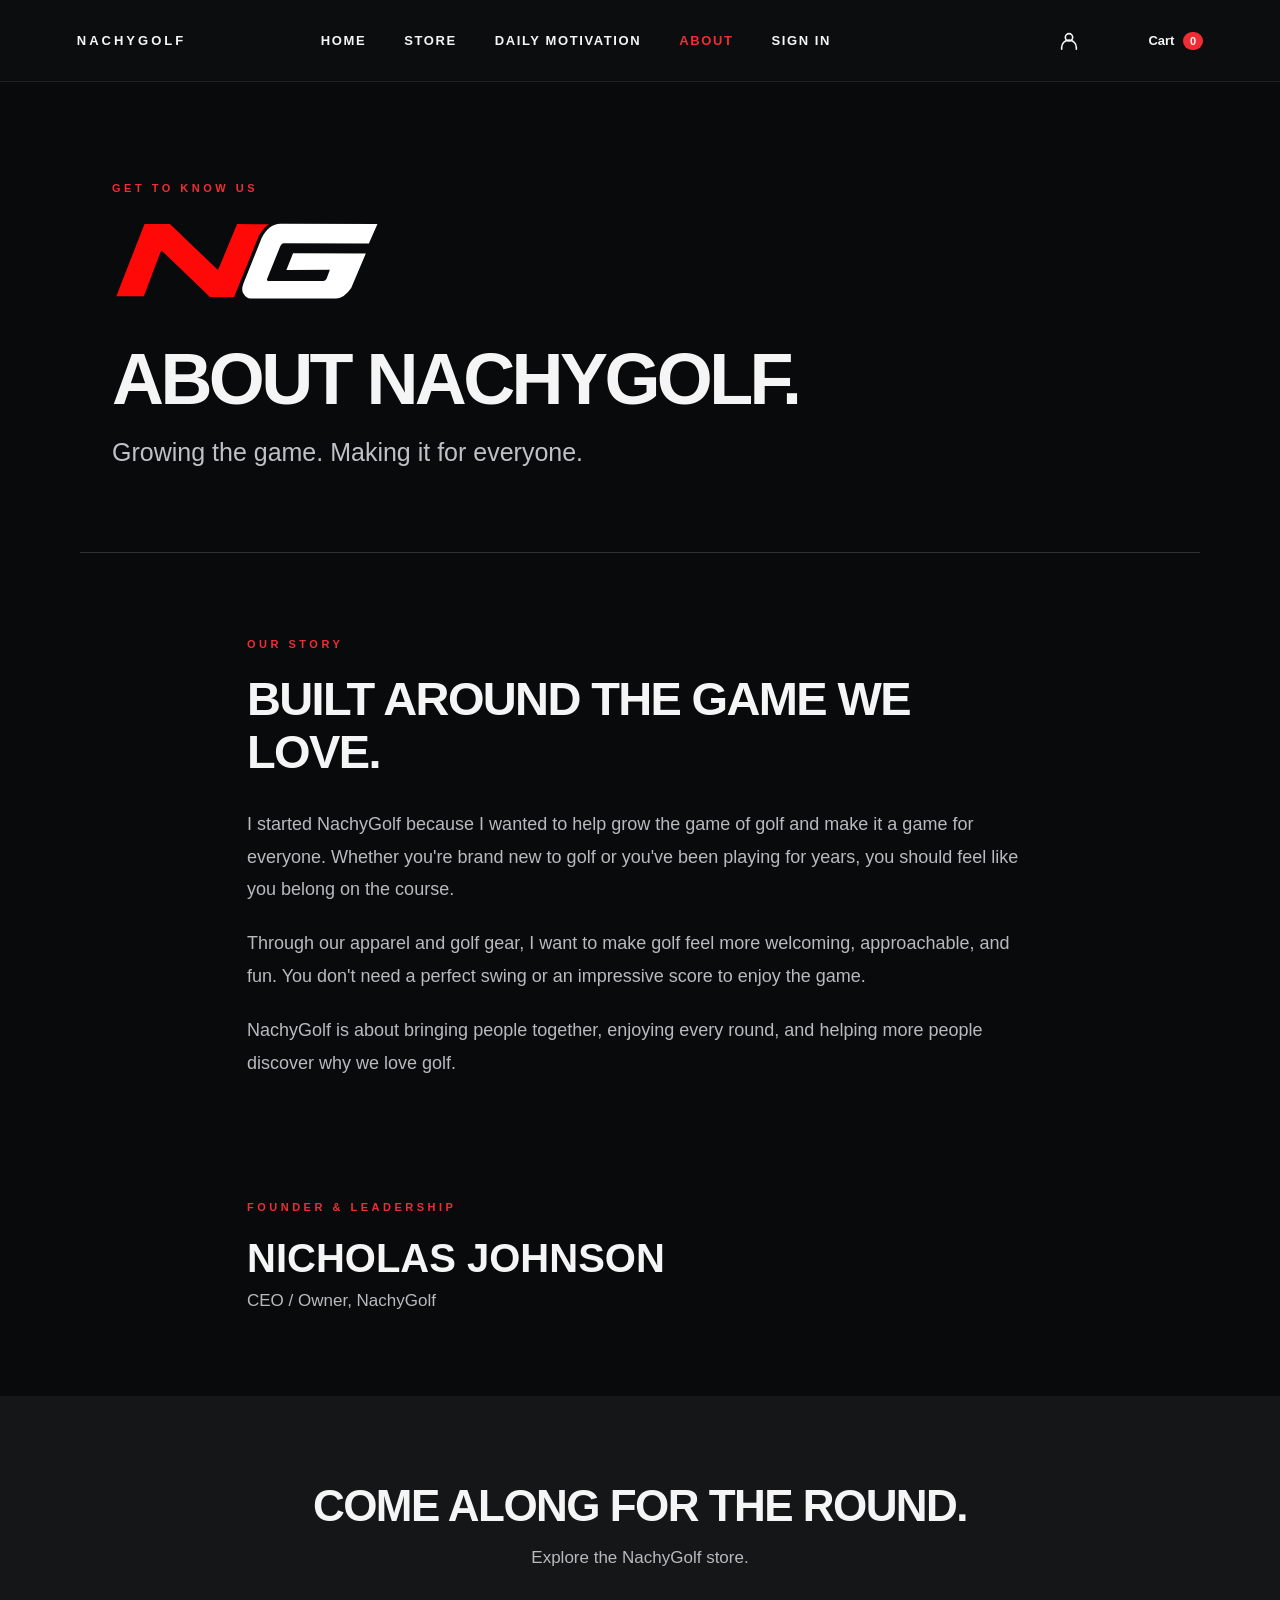
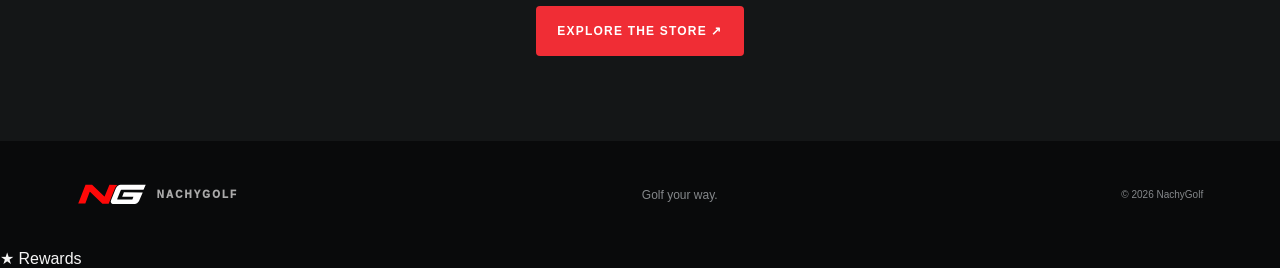
==== about.html @ 76338f47 "Move Rewards from navigation to floating bottom-right button" ====
<!doctype html>
<html lang="en"><head><meta charset="utf-8"><meta name="viewport" content="width=device-width,initial-scale=1"><title>About Us — NachyGolf</title><meta name="description" content="Get to know NachyGolf — golf content, apparel and a love for the game."><link rel="stylesheet" href="home.css?v=20261011-about"></head>
<body><header class="topbar"><a class="brand" href="index.html" aria-label="NachyGolf home"><span class="brand-name">NACHYGOLF</span></a><button class="menu-toggle" aria-label="Toggle menu" aria-expanded="false">☰</button><nav id="main-nav" aria-label="Main navigation"><a href="index.html">Home</a><a href="shop.html">Store</a><a href="verse.html">Daily Motivation</a><a class="active" href="about.html">About</a><a href="signin.html">Sign In</a></nav><a class="account-icon" href="account.html" aria-label="My Account" title="My Account"><svg aria-hidden="true" width="22" height="22" viewBox="0 0 24 24" fill="none" stroke="currentColor" stroke-width="1.8" stroke-linecap="round" stroke-linejoin="round"><circle cx="12" cy="8" r="4"/><path d="M4 21v-2a8 8 0 0 1 16 0v2"/></svg></a><a class="cart" href="cart.html" aria-label="View cart">Cart <span data-cart-count>0</span></a></header>
<main class="about-page"><section class="about-hero"><p class="eyebrow">GET TO KNOW US</p><img class="about-page-logo" src="assets/ng-logo.svg" alt="NachyGolf NG logo"><h1>ABOUT NACHYGOLF.</h1><p class="about-intro">Growing the game. Making it for everyone.</p></section>
<section class="about-story"><p class="eyebrow">OUR STORY</p><h2>BUILT AROUND THE GAME WE LOVE.</h2><p>I started NachyGolf because I wanted to help grow the game of golf and make it a game for everyone. Whether you're brand new to golf or you've been playing for years, you should feel like you belong on the course.</p><p>Through our apparel and golf gear, I want to make golf feel more welcoming, approachable, and fun. You don't need a perfect swing or an impressive score to enjoy the game.</p><p>NachyGolf is about bringing people together, enjoying every round, and helping more people discover why we love golf.</p></section>
<section class="about-owner" style="max-width:850px;margin:0 auto;padding:0 32px 85px"><p class="eyebrow">FOUNDER &amp; LEADERSHIP</p><h2 style="font-size:clamp(26px,4vw,40px);margin:0 0 10px">NICHOLAS JOHNSON</h2><p style="color:#b8babd;font-size:17px;margin:0">CEO / Owner, NachyGolf</p></section><section class="about-next"><h2>COME ALONG FOR THE ROUND.</h2><p>Explore the NachyGolf store.</p><div class="actions"><a class="btn primary" href="shop.html">EXPLORE THE STORE ↗</a></div></section></main>
<footer><a class="footer-brand" href="index.html"><img class="footer-logo" src="assets/ng-logo.svg" alt="NG"><small>NACHYGOLF</small></a><p>Golf your way.</p><small>© 2026 NachyGolf</small></footer><script src="store.js"></script><script>const t=document.querySelector('.menu-toggle'),n=document.querySelector('#main-nav');t.addEventListener('click',()=>{const open=n.classList.toggle('open');t.setAttribute('aria-expanded',String(open));t.textContent=open?'×':'☰'});n.querySelectorAll('a').forEach(a=>a.addEventListener('click',()=>{n.classList.remove('open');t.setAttribute('aria-expanded','false');t.textContent='☰'}));</script><a class="floating-rewards" href="rewards.html" aria-label="NachyGolf Rewards"><span aria-hidden="true">★</span> Rewards</a></body></html>
---- home.css ----
:root{--bg:#090a0b;--panel:#121416;--red:#f02d35;--white:#f5f5f5;--muted:#a5a8ac}*{box-sizing:border-box}html{scroll-behavior:smooth}body{margin:0;background:var(--bg);color:var(--white);font-family:Arial,Helvetica,sans-serif}a{color:inherit;text-decoration:none}button{font:inherit}img{display:block;max-width:100%}.topbar{height:82px;display:flex;align-items:center;gap:48px;padding:0 clamp(22px,6vw,96px);border-bottom:1px solid #222;position:relative;background:#0c0d0e}.brand{display:flex;align-items:center;gap:16px;white-space:nowrap}.monogram{display:flex;align-items:center;font-weight:950;font-style:italic;font-size:38px;letter-spacing:-7px;line-height:1;padding-right:8px}.monogram span,.hero-mark span,.footer-brand>span{color:var(--red)}.monogram b,.hero-mark b{color:#fff}.brand-name{font-size:13px;letter-spacing:3px;font-weight:800}.topbar nav{display:flex;gap:38px;margin:auto;font-size:13px;text-transform:uppercase;font-weight:700;letter-spacing:1.6px}.topbar nav a:hover,.topbar nav .active{color:var(--red)}.cart{font-size:13px;white-space:nowrap;font-weight:700}.cart span{display:inline-block;margin-left:5px;background:var(--red);border-radius:20px;padding:3px 7px;font-size:11px}.menu-toggle{display:none;background:none;border:0;color:#fff;font-size:28px;cursor:pointer}.hero{min-height:580px;display:flex;align-items:center;position:relative;overflow:hidden;background:radial-gradient(ellipse at 84% 50%,#272c2b 0%,#141718 30%,#090a0b 69%)}.hero:after{content:"";position:absolute;right:-8%;top:-30%;height:140%;width:42%;transform:skewX(-23deg);border-left:1px solid #2a3030;background:linear-gradient(100deg,transparent,rgba(255,255,255,.025));pointer-events:none}.hero-inner{position:relative;z-index:1;width:min(100%,1200px);margin:auto;padding:70px clamp(22px,6vw,72px)}.eyebrow{font-size:11px;font-weight:800;letter-spacing:3.5px;color:var(--red);margin:0 0 23px}.hero-mark{font-size:clamp(96px,14vw,175px);font-style:italic;font-weight:950;line-height:.9;letter-spacing:-.16em;padding-right:.16em;margin-bottom:36px}.hero h1{font-size:clamp(36px,6vw,72px);letter-spacing:-.055em;line-height:1;margin:0 0 18px}.lead{color:#c2c5c6;font-size:clamp(16px,2vw,21px);margin:0}.actions{display:flex;flex-wrap:wrap;gap:14px;margin-top:38px}.btn{min-width:200px;display:inline-flex;align-items:center;justify-content:space-between;gap:22px;padding:18px 21px;border-radius:4px;font-size:12px;letter-spacing:1.2px;font-weight:900}.primary{background:var(--red);color:white}.outline{border:1px solid #6b6d70;color:#fff}.btn:hover{filter:brightness(1.15)}.hero-line{position:absolute;bottom:0;left:0;width:100%;height:3px;background:linear-gradient(90deg,var(--red),transparent 55%)}.featured{max-width:1250px;margin:auto;padding:80px 32px 90px}.section-heading{display:flex;align-items:end;justify-content:space-between;gap:20px;margin-bottom:25px}.section-heading .eyebrow{margin-bottom:12px}.section-heading h2{font-size:clamp(26px,4vw,40px);letter-spacing:-1.5px;margin:0}.section-heading>a{font-size:12px;font-weight:800;letter-spacing:1.2px;color:#fff;white-space:nowrap}.products{display:grid;grid-template-columns:repeat(3,minmax(0,1fr));gap:22px}.product{display:block;min-width:0}.product-image{height:285px;background:#181a1c;border:1px solid #292b2e;overflow:hidden;border-radius:5px}.product-image img{width:100%;height:100%;object-fit:contain;transition:transform .2s}.product:hover img{transform:scale(1.035)}.product-meta{display:flex;justify-content:space-between;gap:10px;align-items:start;padding-top:17px}.product h3{font-size:15px;margin:0}.product-meta span{font-size:13px;color:#bbb;white-space:nowrap}.about{border-top:1px solid #242627;background:#111314;padding:75px max(32px,calc((100vw - 1186px)/2));display:flex;justify-content:space-between;align-items:center;gap:35px}.about .eyebrow{margin-bottom:15px}.about h2{font-size:clamp(28px,4vw,44px);margin:0 0 12px;letter-spacing:-1px}.about p:not(.eyebrow){color:#b6b8bb;line-height:1.65;max-width:560px;margin:0}.about>a{font-size:12px;font-weight:800;letter-spacing:1px;white-space:nowrap;border-bottom:1px solid var(--red);padding-bottom:10px}footer{padding:35px 6%;display:flex;align-items:center;justify-content:space-between;gap:20px;color:#85888b;font-size:12px}.footer-brand{font-weight:950;font-style:italic;font-size:25px;color:#fff}.footer-brand small{font-size:10px;font-style:normal;letter-spacing:2px;margin-left:15px;color:#aaa}
@media(max-width:800px){.topbar{height:70px;gap:20px}.brand-name{display:none}.topbar nav{gap:20px}.products{gap:12px}.product-image{height:230px}.product-meta{display:block}.product-meta span{display:block;margin-top:6px}.about{padding:55px 32px}}
@media(max-width:600px){.topbar{height:66px;padding:0 20px;gap:20px}.monogram{font-size:33px}.menu-toggle{display:block;margin-left:auto}.topbar nav{display:none;position:absolute;top:66px;left:0;right:0;background:#111314;z-index:20;padding:15px 22px 22px;border-bottom:1px solid #333;flex-direction:column;gap:0}.topbar nav.open{display:flex}.topbar nav a{padding:14px 0;border-bottom:1px solid #25282a}.cart{font-size:12px}.hero{min-height:480px}.hero-inner{padding:65px 25px}.hero-mark{font-size:110px;margin-bottom:35px}.hero h1{font-size:43px}.actions{flex-direction:column;max-width:320px}.btn{width:100%}.featured{padding:55px 20px 65px}.products{grid-template-columns:repeat(2,minmax(0,1fr));gap:18px 12px}.product-image{height:190px}.product h3{font-size:13px}.product-meta span{font-size:12px}.products .product:last-child{display:none}.about{display:block;padding:55px 22px}.about>a{display:inline-block;margin-top:28px}footer{padding:30px 20px;flex-wrap:wrap}.footer-brand small{display:none}}
\n/* Official NachyGolf vector logo */\n.ng-logo{display:block;width:88px;height:40px;object-fit:contain}.hero-logo{display:block;width:min(430px,75vw);height:auto;aspect-ratio:1254/415;object-fit:contain;object-position:left center;margin:0 0 38px}.footer-logo{display:inline-block;width:70px;height:28px;vertical-align:middle;object-fit:contain}.footer-brand{display:inline-flex;align-items:center;gap:10px}.footer-brand small{margin-left:0}@media(max-width:600px){.ng-logo{width:75px;height:34px}.hero-logo{width:min(330px,80vw)}}\n
/* About Us page */
.about-page{background:#090a0b}.about-hero{max-width:1120px;margin:auto;padding:100px 32px 85px;border-bottom:1px solid #303234}.about-page-logo{width:min(270px,65vw);height:auto;margin:0 0 36px}.about-hero h1{font-size:clamp(38px,6vw,72px);letter-spacing:-.05em;line-height:1.05;margin:0 0 20px}.about-intro{font-size:clamp(19px,2.5vw,25px);color:#bfc2c5;margin:0}.about-story{max-width:850px;padding:85px 32px 100px;margin:auto}.about-story h2{font-size:clamp(30px,4vw,47px);line-height:1.12;letter-spacing:-.035em;margin:0 0 30px}.about-story p:not(.eyebrow){font-size:18px;line-height:1.8;color:#b8babd;margin:0 0 22px}.about-next{padding:85px 32px;background:#141617;text-align:center}.about-next h2{font-size:clamp(28px,4vw,44px);letter-spacing:-.035em;margin:0 0 14px}.about-next>p{color:#b8babd;font-size:17px}.about-next .actions{justify-content:center}@media(max-width:600px){.about-hero{padding:70px 24px 60px}.about-story{padding:60px 24px 70px}.about-story p:not(.eyebrow){font-size:16px}.about-next{padding:65px 24px}}

/* Daily Bible Verse */
.verse-page{min-height:65vh;display:flex;align-items:center;justify-content:center;padding:80px 24px 105px}.verse-wrap{max-width:820px;width:100%;text-align:center}.verse-wrap h1{font-size:clamp(38px,6vw,65px);letter-spacing:-.045em;margin:16px 0}.verse-subtitle{color:#aeb1b4;font-size:18px;margin:0 0 45px}.verse-panel{background:#151719;border:1px solid #2c2d30;border-radius:8px;padding:clamp(30px,6vw,65px) 28px}.verse-date{font-size:13px;letter-spacing:1.2px;color:#aeb1b4;text-transform:uppercase}.verse-text{font-size:clamp(23px,3.3vw,35px);line-height:1.5;font-weight:600;margin:30px auto;max-width:660px}.verse-reference{font-size:17px;font-weight:700;color:#f02d35}.verse-translation,.verse-footnote{font-size:13px;color:#aeb1b4}.verse-copy{background:#f02d35;color:white;border:0;padding:15px 25px;margin:26px auto 12px;cursor:pointer;font-weight:700;border-radius:3px}.verse-copy:hover{background:#ce1f29}

/* Members and rewards pages */
.members-page{max-width:930px;margin:0 auto;min-height:70vh;padding:85px 28px 110px}.members-page h1{font-size:clamp(45px,7vw,80px);letter-spacing:-.05em;margin:16px 0 18px}.members-lead{font-size:clamp(18px,2.5vw,23px);color:#b9bdc1;line-height:1.55;max-width:700px}.members-panel{background:#141618;border:1px solid #303235;padding:clamp(25px,5vw,50px);margin:55px 0 30px;border-radius:5px}.members-panel h2{font-size:clamp(24px,4vw,36px);margin:12px 0 20px}.members-panel p{color:#c2c4c6;line-height:1.75;font-size:17px}.members-panel .members-note{font-size:14px;color:#9ca1a6;border-top:1px solid #353739;padding-top:20px;margin-top:24px}.members-button{display:inline-block;padding:16px 24px;background:#f02d35;color:#fff;font-weight:700;border-radius:3px}

/* NachyGolf member sign-in */
.auth-layout{max-width:1120px;min-height:72vh;margin:auto;display:grid;grid-template-columns:1fr 430px;gap:70px;align-items:center;padding:80px 30px 110px}.auth-intro h1{font-size:clamp(45px,6vw,76px);line-height:1.05;letter-spacing:-.05em;margin:18px 0 25px}.auth-intro>p:last-child{color:#b7bbbe;font-size:19px;line-height:1.7;max-width:450px}.auth-card{background:#141618;border:1px solid #303235;border-radius:7px;padding:36px}.auth-card h2{font-size:30px;letter-spacing:-.035em;margin:0 0 8px}.auth-card>p{color:#adb1b5}.auth-tabs{display:flex;gap:10px;border-bottom:1px solid #35383b;margin:25px 0}.auth-tabs button{flex:1;border:0;background:transparent;color:#aeb2b6;padding:12px 8px;cursor:pointer}.auth-tabs .selected{color:#fff;border-bottom:2px solid #f02d35;font-weight:700}.auth-card label{display:block;font-size:13px;font-weight:700;margin:17px 0 9px}.auth-card input{display:block;width:100%;background:#0c0d0e;border:1px solid #414347;color:#fff;padding:14px;border-radius:4px;font:inherit}.auth-primary,.auth-google{width:100%;padding:14px;border-radius:4px;cursor:pointer;font-weight:700;margin-top:20px}.auth-primary{background:#f02d35;border:1px solid #f02d35;color:#fff}.auth-google{background:transparent;color:#fff;border:1px solid #555}.auth-text-button{background:none;color:#b8bdc1;border:0;margin-top:20px;cursor:pointer}.auth-status{color:#d6d8db;font-size:14px;line-height:1.5}.auth-fineprint{font-size:12px;line-height:1.6;color:#9b9fa3}.auth-card button:disabled{opacity:.45;cursor:not-allowed}#member-email{color:#fff}@media(max-width:800px){.auth-layout{grid-template-columns:1fr;gap:30px;padding:60px 20px}.auth-card{padding:25px}}

/* Separate registration page */
.auth-tab-link{display:block;flex:1;text-align:center;padding:12px 8px;color:#aeb2b6;text-decoration:none}.auth-card .optional{font-weight:400;color:#aab0b5}.address-heading{font-weight:700;margin-top:28px;border-top:1px solid #383a3d;padding-top:22px}.register-layout{align-items:start}.register-layout .auth-intro{padding-top:45px}.auth-card .auth-fineprint a{color:#fff;text-decoration:underline}.auth-card input:focus{outline:2px solid #f02d35;outline-offset:1px}

/* My Account */
.account-page{max-width:1120px;margin:auto;min-height:70vh;padding:75px 28px 110px}.account-page h1{font-size:clamp(46px,7vw,78px);letter-spacing:-.05em;margin:16px 0 28px}.account-grid{display:grid;grid-template-columns:minmax(0,1.25fr) minmax(270px,.75fr);gap:28px;align-items:start}.account-grid .auth-card h3{margin-top:34px;font-size:19px}.account-grid .auth-card p{line-height:1.65;color:#b9bec3}.account-grid .auth-card a:not(.members-button){color:#fff}.account-page #account-status{min-height:24px;color:#d2d5d8;margin-bottom:24px}.account-page #account-guest{max-width:480px}.account-page input[readonly]{opacity:.65}@media(max-width:780px){.account-grid{grid-template-columns:1fr}.account-page{padding:55px 20px}}

/* Member icon beside cart */
.account-icon{display:inline-flex;align-items:center;justify-content:center;flex:0 0 auto;color:inherit;text-decoration:none;margin-left:auto;margin-right:14px;width:34px;height:36px}.account-icon:hover,.account-icon:focus-visible{color:#f02d35}.account-icon svg{display:block}.topbar>.account-icon+.cart{margin-left:0}@media(max-width:650px){.account-icon{margin-right:8px;width:30px}}
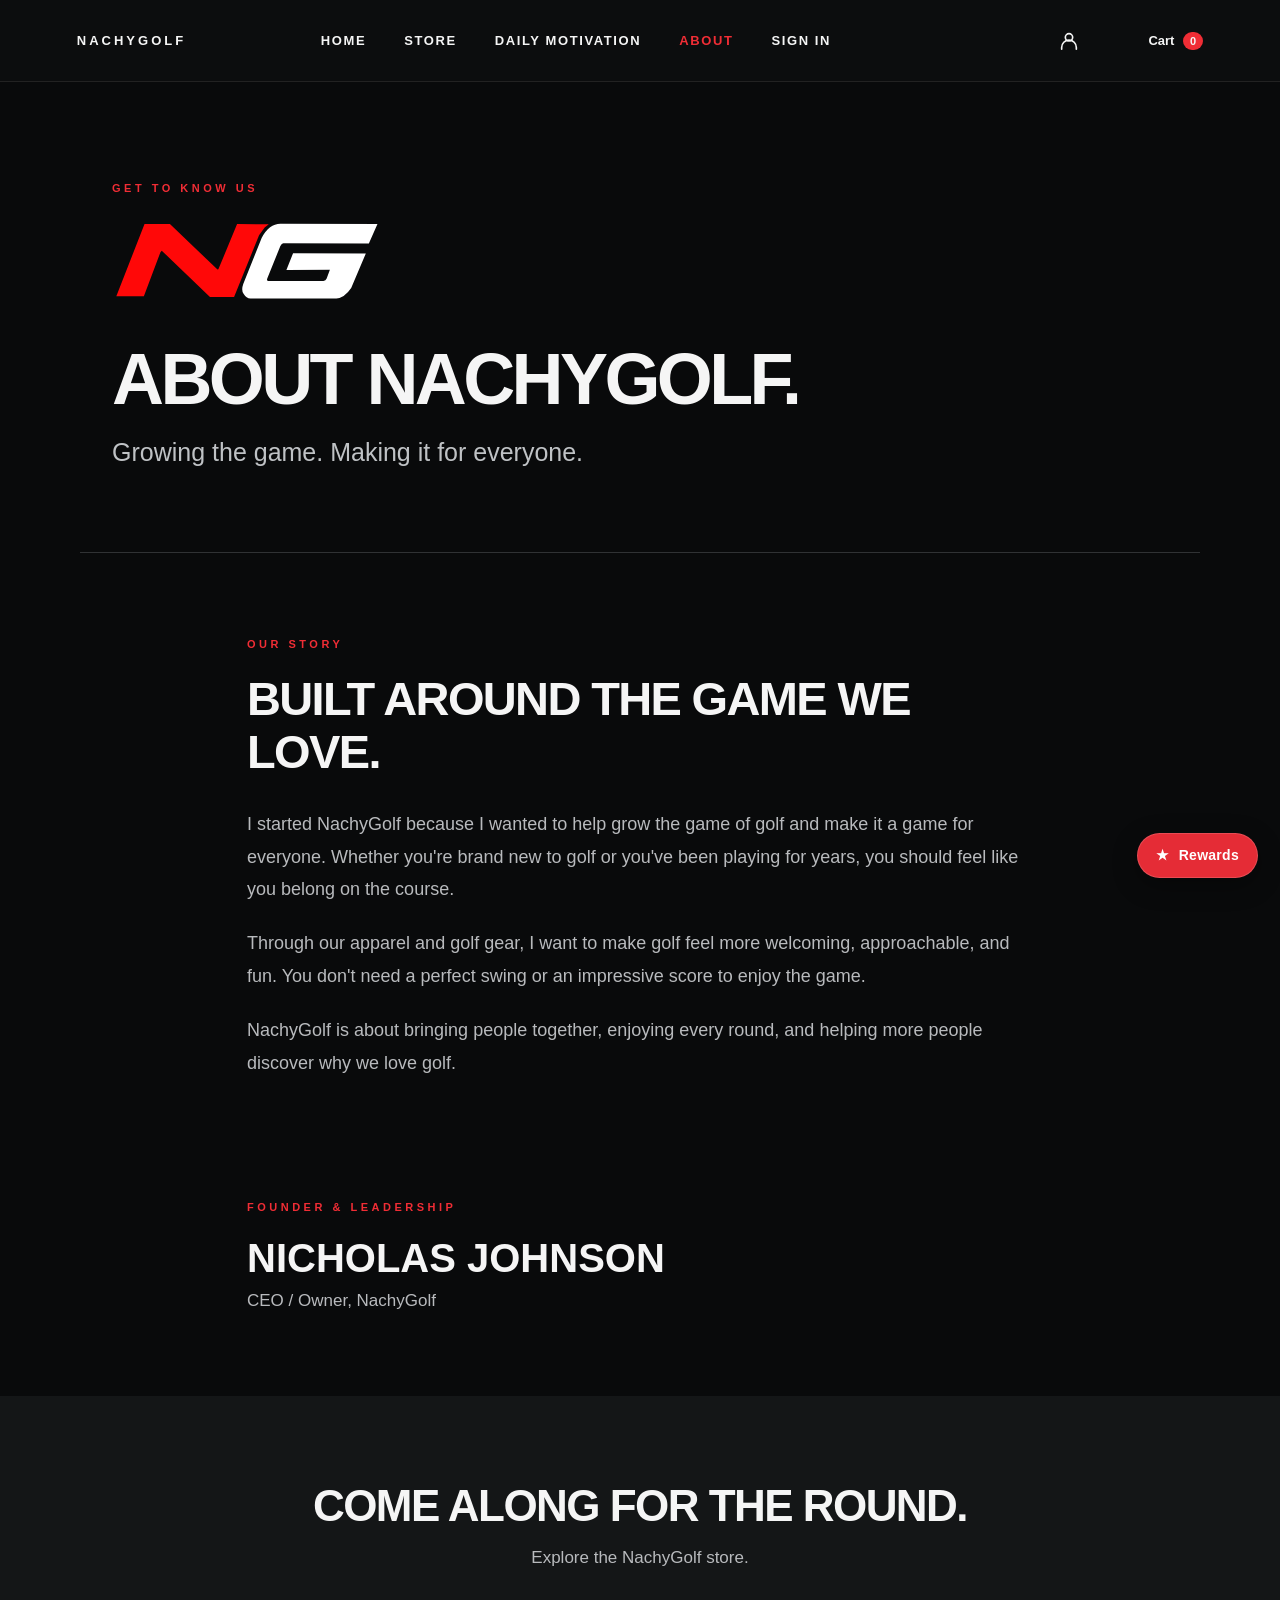
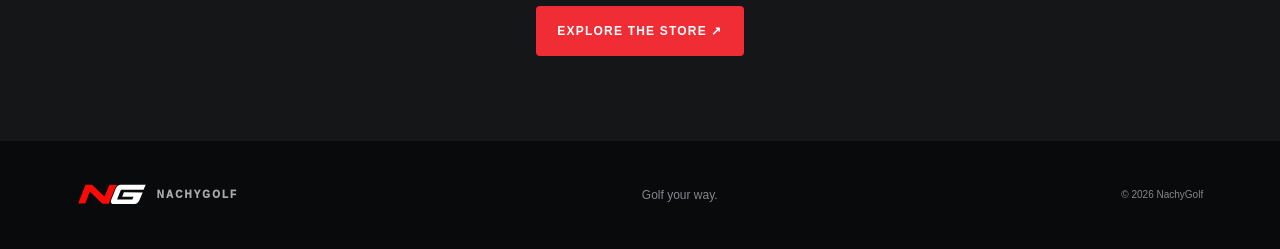
==== commit e14d7405: "Bust stale CSS cache for updated navigation and floating rewards" ====
--- a/about.html
+++ b/about.html
@@ -1,5 +1,5 @@
 <!doctype html>
-<html lang="en"><head><meta charset="utf-8"><meta name="viewport" content="width=device-width,initial-scale=1"><title>About Us — NachyGolf</title><meta name="description" content="Get to know NachyGolf — golf content, apparel and a love for the game."><link rel="stylesheet" href="home.css?v=20261011-about"></head>
+<html lang="en"><head><meta charset="utf-8"><meta name="viewport" content="width=device-width,initial-scale=1"><title>About Us — NachyGolf</title><meta name="description" content="Get to know NachyGolf — golf content, apparel and a love for the game."><link rel="stylesheet" href="home.css?v=20261011-rewards-fix"></head>
 <body><header class="topbar"><a class="brand" href="index.html" aria-label="NachyGolf home"><span class="brand-name">NACHYGOLF</span></a><button class="menu-toggle" aria-label="Toggle menu" aria-expanded="false">☰</button><nav id="main-nav" aria-label="Main navigation"><a href="index.html">Home</a><a href="shop.html">Store</a><a href="verse.html">Daily Motivation</a><a class="active" href="about.html">About</a><a href="signin.html">Sign In</a></nav><a class="account-icon" href="account.html" aria-label="My Account" title="My Account"><svg aria-hidden="true" width="22" height="22" viewBox="0 0 24 24" fill="none" stroke="currentColor" stroke-width="1.8" stroke-linecap="round" stroke-linejoin="round"><circle cx="12" cy="8" r="4"/><path d="M4 21v-2a8 8 0 0 1 16 0v2"/></svg></a><a class="cart" href="cart.html" aria-label="View cart">Cart <span data-cart-count>0</span></a></header>
 <main class="about-page"><section class="about-hero"><p class="eyebrow">GET TO KNOW US</p><img class="about-page-logo" src="assets/ng-logo.svg" alt="NachyGolf NG logo"><h1>ABOUT NACHYGOLF.</h1><p class="about-intro">Growing the game. Making it for everyone.</p></section>
 <section class="about-story"><p class="eyebrow">OUR STORY</p><h2>BUILT AROUND THE GAME WE LOVE.</h2><p>I started NachyGolf because I wanted to help grow the game of golf and make it a game for everyone. Whether you're brand new to golf or you've been playing for years, you should feel like you belong on the course.</p><p>Through our apparel and golf gear, I want to make golf feel more welcoming, approachable, and fun. You don't need a perfect swing or an impressive score to enjoy the game.</p><p>NachyGolf is about bringing people together, enjoying every round, and helping more people discover why we love golf.</p></section>
--- a/home.css
+++ b/home.css
@@ -22,3 +22,6 @@
 
 /* Member icon beside cart */
 .account-icon{display:inline-flex;align-items:center;justify-content:center;flex:0 0 auto;color:inherit;text-decoration:none;margin-left:auto;margin-right:14px;width:34px;height:36px}.account-icon:hover,.account-icon:focus-visible{color:#f02d35}.account-icon svg{display:block}.topbar>.account-icon+.cart{margin-left:0}@media(max-width:650px){.account-icon{margin-right:8px;width:30px}}
+
+/* Floating Rewards shortcut */
+.floating-rewards{position:fixed;right:22px;bottom:22px;z-index:999;display:inline-flex;align-items:center;gap:9px;padding:13px 18px;background:#e52c36;color:#fff!important;text-decoration:none;font-weight:750;font-size:14px;letter-spacing:.02em;border-radius:999px;box-shadow:0 7px 24px rgba(0,0,0,.35);border:1px solid rgba(255,255,255,.15);line-height:1.2}.floating-rewards:hover,.floating-rewards:focus-visible{background:#bc2029;transform:translateY(-2px)}@media(max-width:600px){.floating-rewards{right:14px;bottom:14px;padding:12px 15px;font-size:13px}}
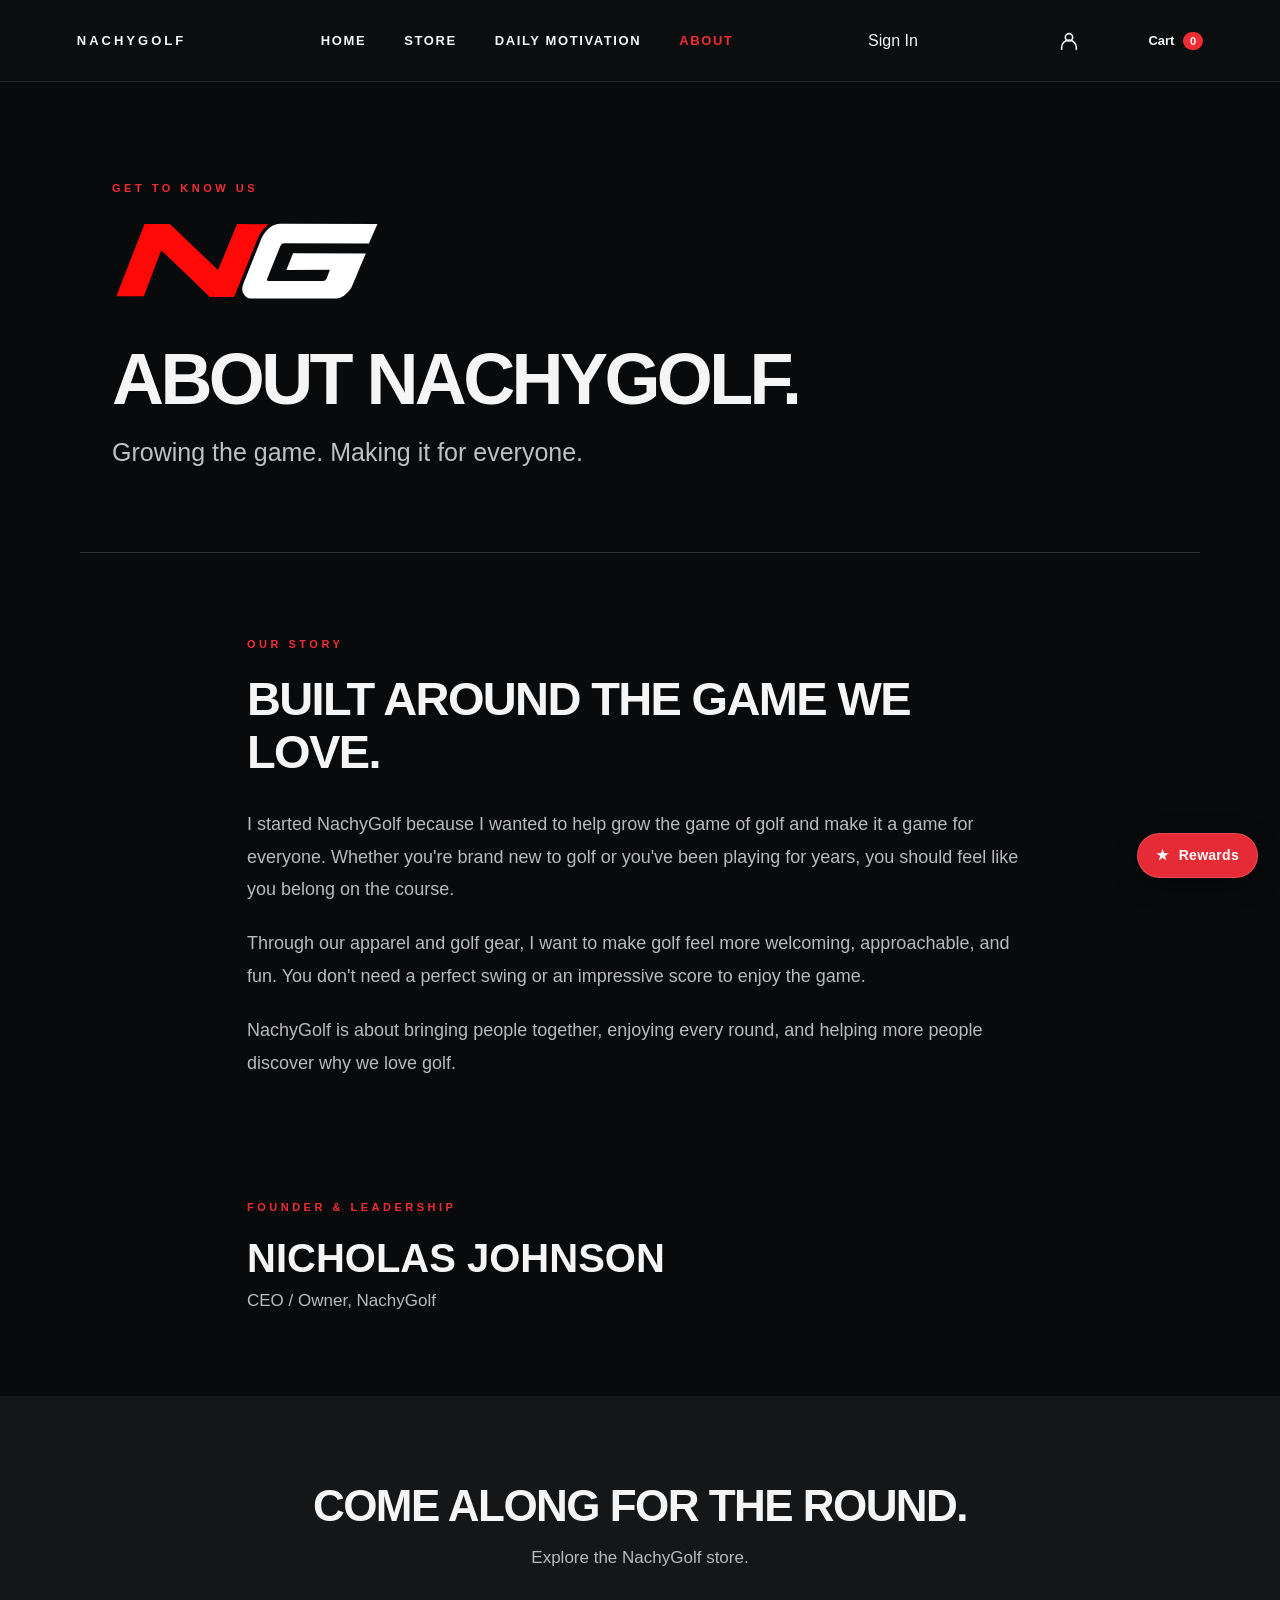
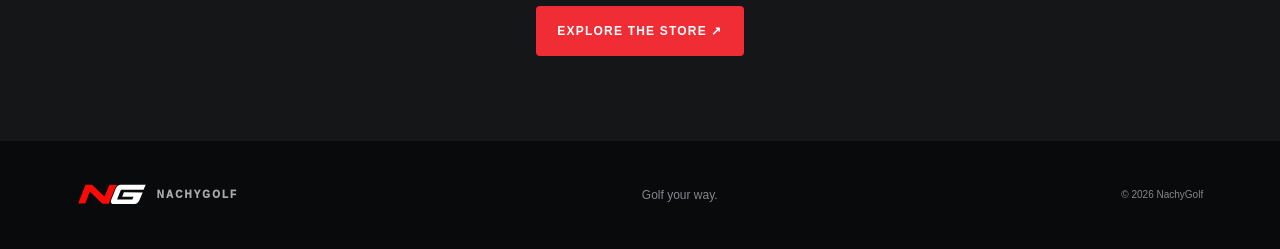
==== commit 23df6155: "Move Sign In link beside My Account icon in header" ====
--- a/about.html
+++ b/about.html
@@ -1,6 +1,6 @@
 <!doctype html>
 <html lang="en"><head><meta charset="utf-8"><meta name="viewport" content="width=device-width,initial-scale=1"><title>About Us — NachyGolf</title><meta name="description" content="Get to know NachyGolf — golf content, apparel and a love for the game."><link rel="stylesheet" href="home.css?v=20261011-rewards-fix"></head>
-<body><header class="topbar"><a class="brand" href="index.html" aria-label="NachyGolf home"><span class="brand-name">NACHYGOLF</span></a><button class="menu-toggle" aria-label="Toggle menu" aria-expanded="false">☰</button><nav id="main-nav" aria-label="Main navigation"><a href="index.html">Home</a><a href="shop.html">Store</a><a href="verse.html">Daily Motivation</a><a class="active" href="about.html">About</a><a href="signin.html">Sign In</a></nav><a class="account-icon" href="account.html" aria-label="My Account" title="My Account"><svg aria-hidden="true" width="22" height="22" viewBox="0 0 24 24" fill="none" stroke="currentColor" stroke-width="1.8" stroke-linecap="round" stroke-linejoin="round"><circle cx="12" cy="8" r="4"/><path d="M4 21v-2a8 8 0 0 1 16 0v2"/></svg></a><a class="cart" href="cart.html" aria-label="View cart">Cart <span data-cart-count>0</span></a></header>
+<body><header class="topbar"><a class="brand" href="index.html" aria-label="NachyGolf home"><span class="brand-name">NACHYGOLF</span></a><button class="menu-toggle" aria-label="Toggle menu" aria-expanded="false">☰</button><nav id="main-nav" aria-label="Main navigation"><a href="index.html">Home</a><a href="shop.html">Store</a><a href="verse.html">Daily Motivation</a><a class="active" href="about.html">About</a></nav><a class="header-signin" href="signin.html">Sign In</a><a class="account-icon" href="account.html" aria-label="My Account" title="My Account"><svg aria-hidden="true" width="22" height="22" viewBox="0 0 24 24" fill="none" stroke="currentColor" stroke-width="1.8" stroke-linecap="round" stroke-linejoin="round"><circle cx="12" cy="8" r="4"/><path d="M4 21v-2a8 8 0 0 1 16 0v2"/></svg></a><a class="cart" href="cart.html" aria-label="View cart">Cart <span data-cart-count>0</span></a></header>
 <main class="about-page"><section class="about-hero"><p class="eyebrow">GET TO KNOW US</p><img class="about-page-logo" src="assets/ng-logo.svg" alt="NachyGolf NG logo"><h1>ABOUT NACHYGOLF.</h1><p class="about-intro">Growing the game. Making it for everyone.</p></section>
 <section class="about-story"><p class="eyebrow">OUR STORY</p><h2>BUILT AROUND THE GAME WE LOVE.</h2><p>I started NachyGolf because I wanted to help grow the game of golf and make it a game for everyone. Whether you're brand new to golf or you've been playing for years, you should feel like you belong on the course.</p><p>Through our apparel and golf gear, I want to make golf feel more welcoming, approachable, and fun. You don't need a perfect swing or an impressive score to enjoy the game.</p><p>NachyGolf is about bringing people together, enjoying every round, and helping more people discover why we love golf.</p></section>
 <section class="about-owner" style="max-width:850px;margin:0 auto;padding:0 32px 85px"><p class="eyebrow">FOUNDER &amp; LEADERSHIP</p><h2 style="font-size:clamp(26px,4vw,40px);margin:0 0 10px">NICHOLAS JOHNSON</h2><p style="color:#b8babd;font-size:17px;margin:0">CEO / Owner, NachyGolf</p></section><section class="about-next"><h2>COME ALONG FOR THE ROUND.</h2><p>Explore the NachyGolf store.</p><div class="actions"><a class="btn primary" href="shop.html">EXPLORE THE STORE ↗</a></div></section></main>
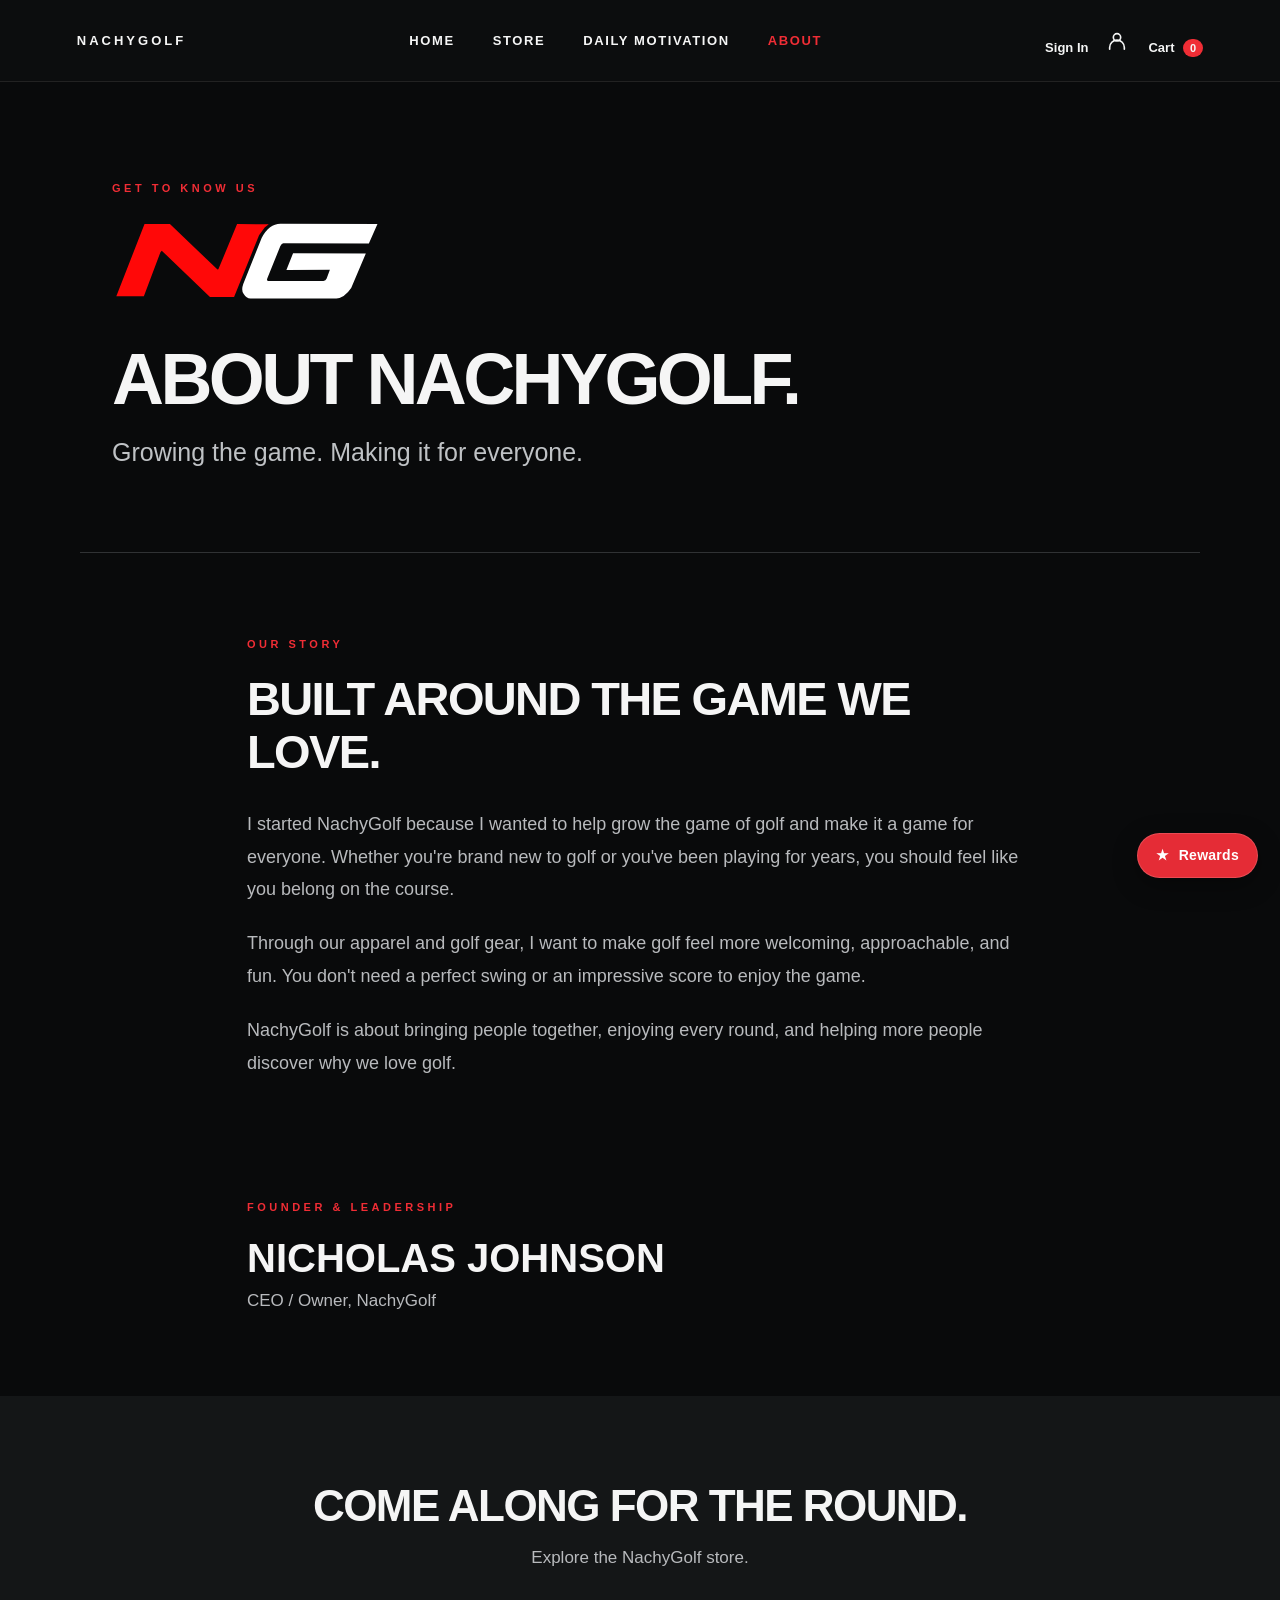
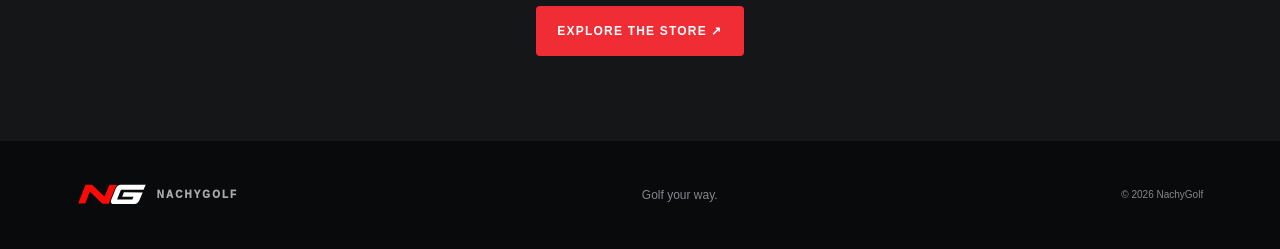
==== commit 20da4d28: "Group Sign In, account icon, and cart at right of header" ====
--- a/about.html
+++ b/about.html
@@ -1,6 +1,6 @@
 <!doctype html>
 <html lang="en"><head><meta charset="utf-8"><meta name="viewport" content="width=device-width,initial-scale=1"><title>About Us — NachyGolf</title><meta name="description" content="Get to know NachyGolf — golf content, apparel and a love for the game."><link rel="stylesheet" href="home.css?v=20261011-rewards-fix"></head>
-<body><header class="topbar"><a class="brand" href="index.html" aria-label="NachyGolf home"><span class="brand-name">NACHYGOLF</span></a><button class="menu-toggle" aria-label="Toggle menu" aria-expanded="false">☰</button><nav id="main-nav" aria-label="Main navigation"><a href="index.html">Home</a><a href="shop.html">Store</a><a href="verse.html">Daily Motivation</a><a class="active" href="about.html">About</a></nav><a class="header-signin" href="signin.html">Sign In</a><a class="account-icon" href="account.html" aria-label="My Account" title="My Account"><svg aria-hidden="true" width="22" height="22" viewBox="0 0 24 24" fill="none" stroke="currentColor" stroke-width="1.8" stroke-linecap="round" stroke-linejoin="round"><circle cx="12" cy="8" r="4"/><path d="M4 21v-2a8 8 0 0 1 16 0v2"/></svg></a><a class="cart" href="cart.html" aria-label="View cart">Cart <span data-cart-count>0</span></a></header>
+<body><header class="topbar"><a class="brand" href="index.html" aria-label="NachyGolf home"><span class="brand-name">NACHYGOLF</span></a><button class="menu-toggle" aria-label="Toggle menu" aria-expanded="false">☰</button><nav id="main-nav" aria-label="Main navigation"><a href="index.html">Home</a><a href="shop.html">Store</a><a href="verse.html">Daily Motivation</a><a class="active" href="about.html">About</a></nav><div class="header-actions"><a class="header-signin" href="signin.html">Sign In</a><a class="account-icon" href="account.html" aria-label="My Account" title="My Account"><svg aria-hidden="true" width="22" height="22" viewBox="0 0 24 24" fill="none" stroke="currentColor" stroke-width="1.8" stroke-linecap="round" stroke-linejoin="round"><circle cx="12" cy="8" r="4"/><path d="M4 21v-2a8 8 0 0 1 16 0v2"/></svg></a><a class="cart" href="cart.html" aria-label="View cart">Cart <span data-cart-count>0</span></a></div></header>
 <main class="about-page"><section class="about-hero"><p class="eyebrow">GET TO KNOW US</p><img class="about-page-logo" src="assets/ng-logo.svg" alt="NachyGolf NG logo"><h1>ABOUT NACHYGOLF.</h1><p class="about-intro">Growing the game. Making it for everyone.</p></section>
 <section class="about-story"><p class="eyebrow">OUR STORY</p><h2>BUILT AROUND THE GAME WE LOVE.</h2><p>I started NachyGolf because I wanted to help grow the game of golf and make it a game for everyone. Whether you're brand new to golf or you've been playing for years, you should feel like you belong on the course.</p><p>Through our apparel and golf gear, I want to make golf feel more welcoming, approachable, and fun. You don't need a perfect swing or an impressive score to enjoy the game.</p><p>NachyGolf is about bringing people together, enjoying every round, and helping more people discover why we love golf.</p></section>
 <section class="about-owner" style="max-width:850px;margin:0 auto;padding:0 32px 85px"><p class="eyebrow">FOUNDER &amp; LEADERSHIP</p><h2 style="font-size:clamp(26px,4vw,40px);margin:0 0 10px">NICHOLAS JOHNSON</h2><p style="color:#b8babd;font-size:17px;margin:0">CEO / Owner, NachyGolf</p></section><section class="about-next"><h2>COME ALONG FOR THE ROUND.</h2><p>Explore the NachyGolf store.</p><div class="actions"><a class="btn primary" href="shop.html">EXPLORE THE STORE ↗</a></div></section></main>
--- a/home.css
+++ b/home.css
@@ -25,3 +25,6 @@
 
 /* Floating Rewards shortcut */
 .floating-rewards{position:fixed;right:22px;bottom:22px;z-index:999;display:inline-flex;align-items:center;gap:9px;padding:13px 18px;background:#e52c36;color:#fff!important;text-decoration:none;font-weight:750;font-size:14px;letter-spacing:.02em;border-radius:999px;box-shadow:0 7px 24px rgba(0,0,0,.35);border:1px solid rgba(255,255,255,.15);line-height:1.2}.floating-rewards:hover,.floating-rewards:focus-visible{background:#bc2029;transform:translateY(-2px)}@media(max-width:600px){.floating-rewards{right:14px;bottom:14px;padding:12px 15px;font-size:13px}}
+
+/* Sign In next to My Account icon */
+.header-signin{display:inline-flex;align-items:center;justify-content:center;white-space:nowrap;font-size:13px;font-weight:700;color:inherit;text-decoration:none;margin-left:auto;margin-right:12px}.header-signin:hover,.header-signin:focus-visible{color:#f02d35}.header-signin+.account-icon{margin-left:0}@media(max-width:650px){.header-signin{font-size:12px;margin-right:7px}}
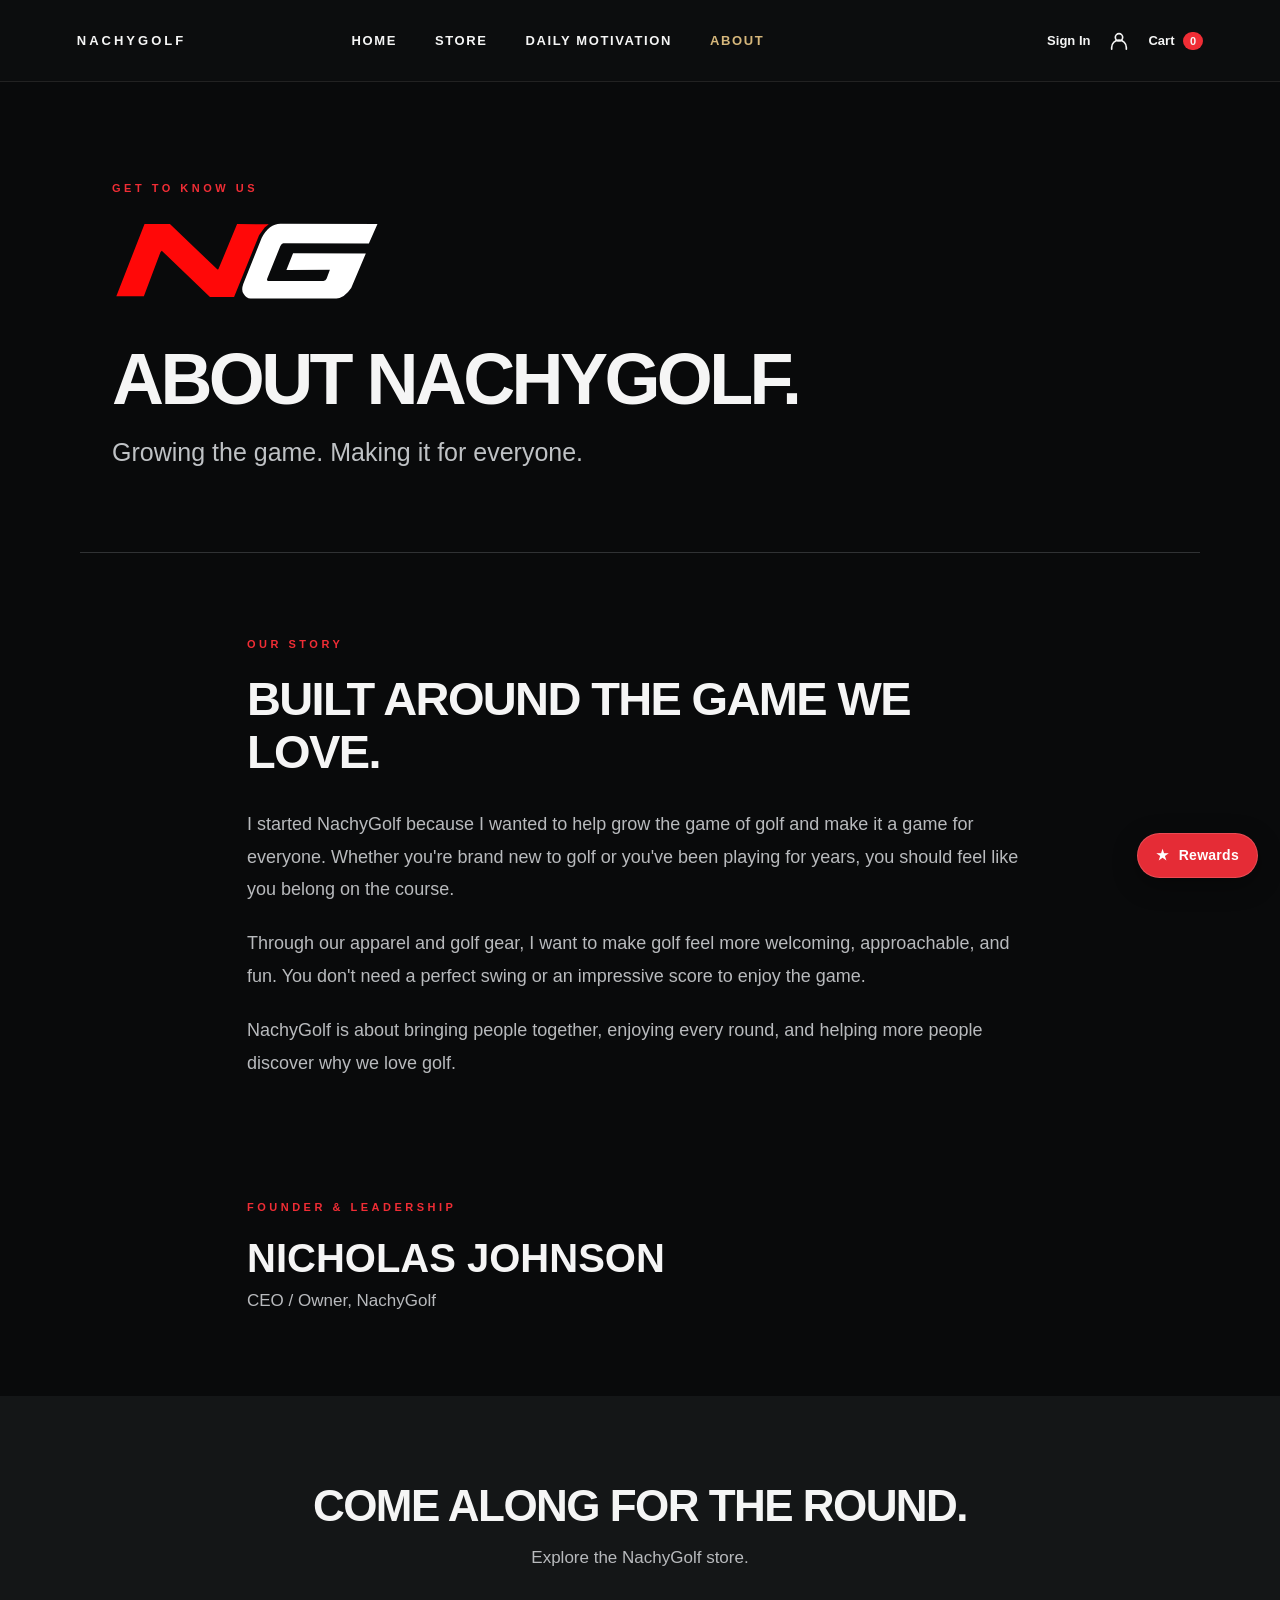
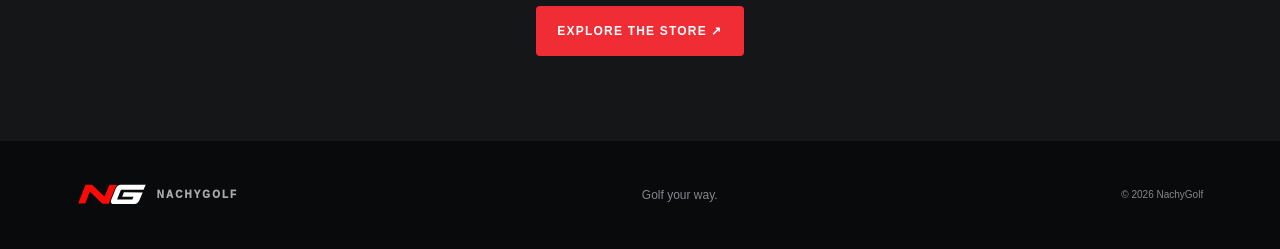
==== commit fb644900: "Connect NachyGolf shopping links to Fourthwall storefront" ====
--- a/about.html
+++ b/about.html
@@ -1,7 +1,7 @@
 <!doctype html>
 <html lang="en"><head><meta charset="utf-8"><meta name="viewport" content="width=device-width,initial-scale=1"><title>About Us — NachyGolf</title><meta name="description" content="Get to know NachyGolf — golf content, apparel and a love for the game."><link rel="stylesheet" href="home.css?v=20261011-rewards-fix"></head>
-<body><header class="topbar"><a class="brand" href="index.html" aria-label="NachyGolf home"><span class="brand-name">NACHYGOLF</span></a><button class="menu-toggle" aria-label="Toggle menu" aria-expanded="false">☰</button><nav id="main-nav" aria-label="Main navigation"><a href="index.html">Home</a><a href="shop.html">Store</a><a href="verse.html">Daily Motivation</a><a class="active" href="about.html">About</a></nav><div class="header-actions"><a class="header-signin" href="signin.html">Sign In</a><a class="account-icon" href="account.html" aria-label="My Account" title="My Account"><svg aria-hidden="true" width="22" height="22" viewBox="0 0 24 24" fill="none" stroke="currentColor" stroke-width="1.8" stroke-linecap="round" stroke-linejoin="round"><circle cx="12" cy="8" r="4"/><path d="M4 21v-2a8 8 0 0 1 16 0v2"/></svg></a><a class="cart" href="cart.html" aria-label="View cart">Cart <span data-cart-count>0</span></a></div></header>
+<body><header class="topbar"><a class="brand" href="index.html" aria-label="NachyGolf home"><span class="brand-name">NACHYGOLF</span></a><button class="menu-toggle" aria-label="Toggle menu" aria-expanded="false">☰</button><nav id="main-nav" aria-label="Main navigation"><a href="index.html">Home</a><a href="https://nachygolf-shop.fourthwall.com">Store</a><a href="verse.html">Daily Motivation</a><a class="active" href="about.html">About</a></nav><div class="header-actions"><a class="header-signin" href="signin.html">Sign In</a><a class="account-icon" href="account.html" aria-label="My Account" title="My Account"><svg aria-hidden="true" width="22" height="22" viewBox="0 0 24 24" fill="none" stroke="currentColor" stroke-width="1.8" stroke-linecap="round" stroke-linejoin="round"><circle cx="12" cy="8" r="4"/><path d="M4 21v-2a8 8 0 0 1 16 0v2"/></svg></a><a class="cart" href="https://nachygolf-shop.fourthwall.com" aria-label="View cart">Cart <span data-cart-count>0</span></a></div></header>
 <main class="about-page"><section class="about-hero"><p class="eyebrow">GET TO KNOW US</p><img class="about-page-logo" src="assets/ng-logo.svg" alt="NachyGolf NG logo"><h1>ABOUT NACHYGOLF.</h1><p class="about-intro">Growing the game. Making it for everyone.</p></section>
 <section class="about-story"><p class="eyebrow">OUR STORY</p><h2>BUILT AROUND THE GAME WE LOVE.</h2><p>I started NachyGolf because I wanted to help grow the game of golf and make it a game for everyone. Whether you're brand new to golf or you've been playing for years, you should feel like you belong on the course.</p><p>Through our apparel and golf gear, I want to make golf feel more welcoming, approachable, and fun. You don't need a perfect swing or an impressive score to enjoy the game.</p><p>NachyGolf is about bringing people together, enjoying every round, and helping more people discover why we love golf.</p></section>
-<section class="about-owner" style="max-width:850px;margin:0 auto;padding:0 32px 85px"><p class="eyebrow">FOUNDER &amp; LEADERSHIP</p><h2 style="font-size:clamp(26px,4vw,40px);margin:0 0 10px">NICHOLAS JOHNSON</h2><p style="color:#b8babd;font-size:17px;margin:0">CEO / Owner, NachyGolf</p></section><section class="about-next"><h2>COME ALONG FOR THE ROUND.</h2><p>Explore the NachyGolf store.</p><div class="actions"><a class="btn primary" href="shop.html">EXPLORE THE STORE ↗</a></div></section></main>
+<section class="about-owner" style="max-width:850px;margin:0 auto;padding:0 32px 85px"><p class="eyebrow">FOUNDER &amp; LEADERSHIP</p><h2 style="font-size:clamp(26px,4vw,40px);margin:0 0 10px">NICHOLAS JOHNSON</h2><p style="color:#b8babd;font-size:17px;margin:0">CEO / Owner, NachyGolf</p></section><section class="about-next"><h2>COME ALONG FOR THE ROUND.</h2><p>Explore the NachyGolf store.</p><div class="actions"><a class="btn primary" href="https://nachygolf-shop.fourthwall.com">EXPLORE THE STORE ↗</a></div></section></main>
 <footer><a class="footer-brand" href="index.html"><img class="footer-logo" src="assets/ng-logo.svg" alt="NG"><small>NACHYGOLF</small></a><p>Golf your way.</p><small>© 2026 NachyGolf</small></footer><script src="store.js"></script><script>const t=document.querySelector('.menu-toggle'),n=document.querySelector('#main-nav');t.addEventListener('click',()=>{const open=n.classList.toggle('open');t.setAttribute('aria-expanded',String(open));t.textContent=open?'×':'☰'});n.querySelectorAll('a').forEach(a=>a.addEventListener('click',()=>{n.classList.remove('open');t.setAttribute('aria-expanded','false');t.textContent='☰'}));</script><a class="floating-rewards" href="rewards.html" aria-label="NachyGolf Rewards"><span aria-hidden="true">★</span> Rewards</a></body></html>
--- a/home.css
+++ b/home.css
@@ -28,3 +28,24 @@
 
 /* Sign In next to My Account icon */
 .header-signin{display:inline-flex;align-items:center;justify-content:center;white-space:nowrap;font-size:13px;font-weight:700;color:inherit;text-decoration:none;margin-left:auto;margin-right:12px}.header-signin:hover,.header-signin:focus-visible{color:#f02d35}.header-signin+.account-icon{margin-left:0}@media(max-width:650px){.header-signin{font-size:12px;margin-right:7px}}
+
+/* Keep Sign In directly beside account icon at far right */
+.header-actions{display:flex;align-items:center;justify-content:flex-end;gap:14px;margin-left:auto;flex-shrink:0}.header-actions .header-signin,.header-actions .account-icon{margin:0}.header-actions .account-icon{width:30px;height:36px}.header-actions .cart{margin:0}@media(max-width:650px){.header-actions{gap:9px}}
+
+
+/* 2026 NachyGolf palette refresh: emerald + warm gold, retaining red brand details */
+:root{--golf-green:#38b78a;--golf-gold:#d6b77b}
+.hero{background:radial-gradient(ellipse at 85% 43%,rgba(31,93,74,.36) 0%,#141b1b 39%,#090a0b 75%)}
+.hero:after{border-left-color:rgba(56,183,138,.24);background:linear-gradient(100deg,transparent,rgba(56,183,138,.035))}
+.hero-line{background:linear-gradient(90deg,var(--red) 0%,var(--golf-green) 44%,var(--golf-gold) 75%,transparent 100%)}
+.hero .eyebrow,.featured .eyebrow{color:var(--golf-green)}
+.featured .section-heading>a:hover,.product:hover h3{color:var(--golf-green)}
+.product-image{background:linear-gradient(145deg,#19241f,#181a1c 70%);border-color:#2a3933}
+.product:hover .product-image{border-color:rgba(56,183,138,.6)}
+.about{background:linear-gradient(110deg,#111b17,#111314 72%);border-top-color:#2b4136}
+.about .eyebrow{color:var(--golf-gold)}
+.about>a{border-bottom-color:var(--golf-green)}
+.topbar nav a:hover{color:var(--golf-green)}
+.topbar nav .active{color:var(--golf-gold)}
+.btn.primary:hover,.members-button:hover{background:#c5232d}
+a:focus-visible,button:focus-visible{outline:2px solid var(--golf-green);outline-offset:3px}
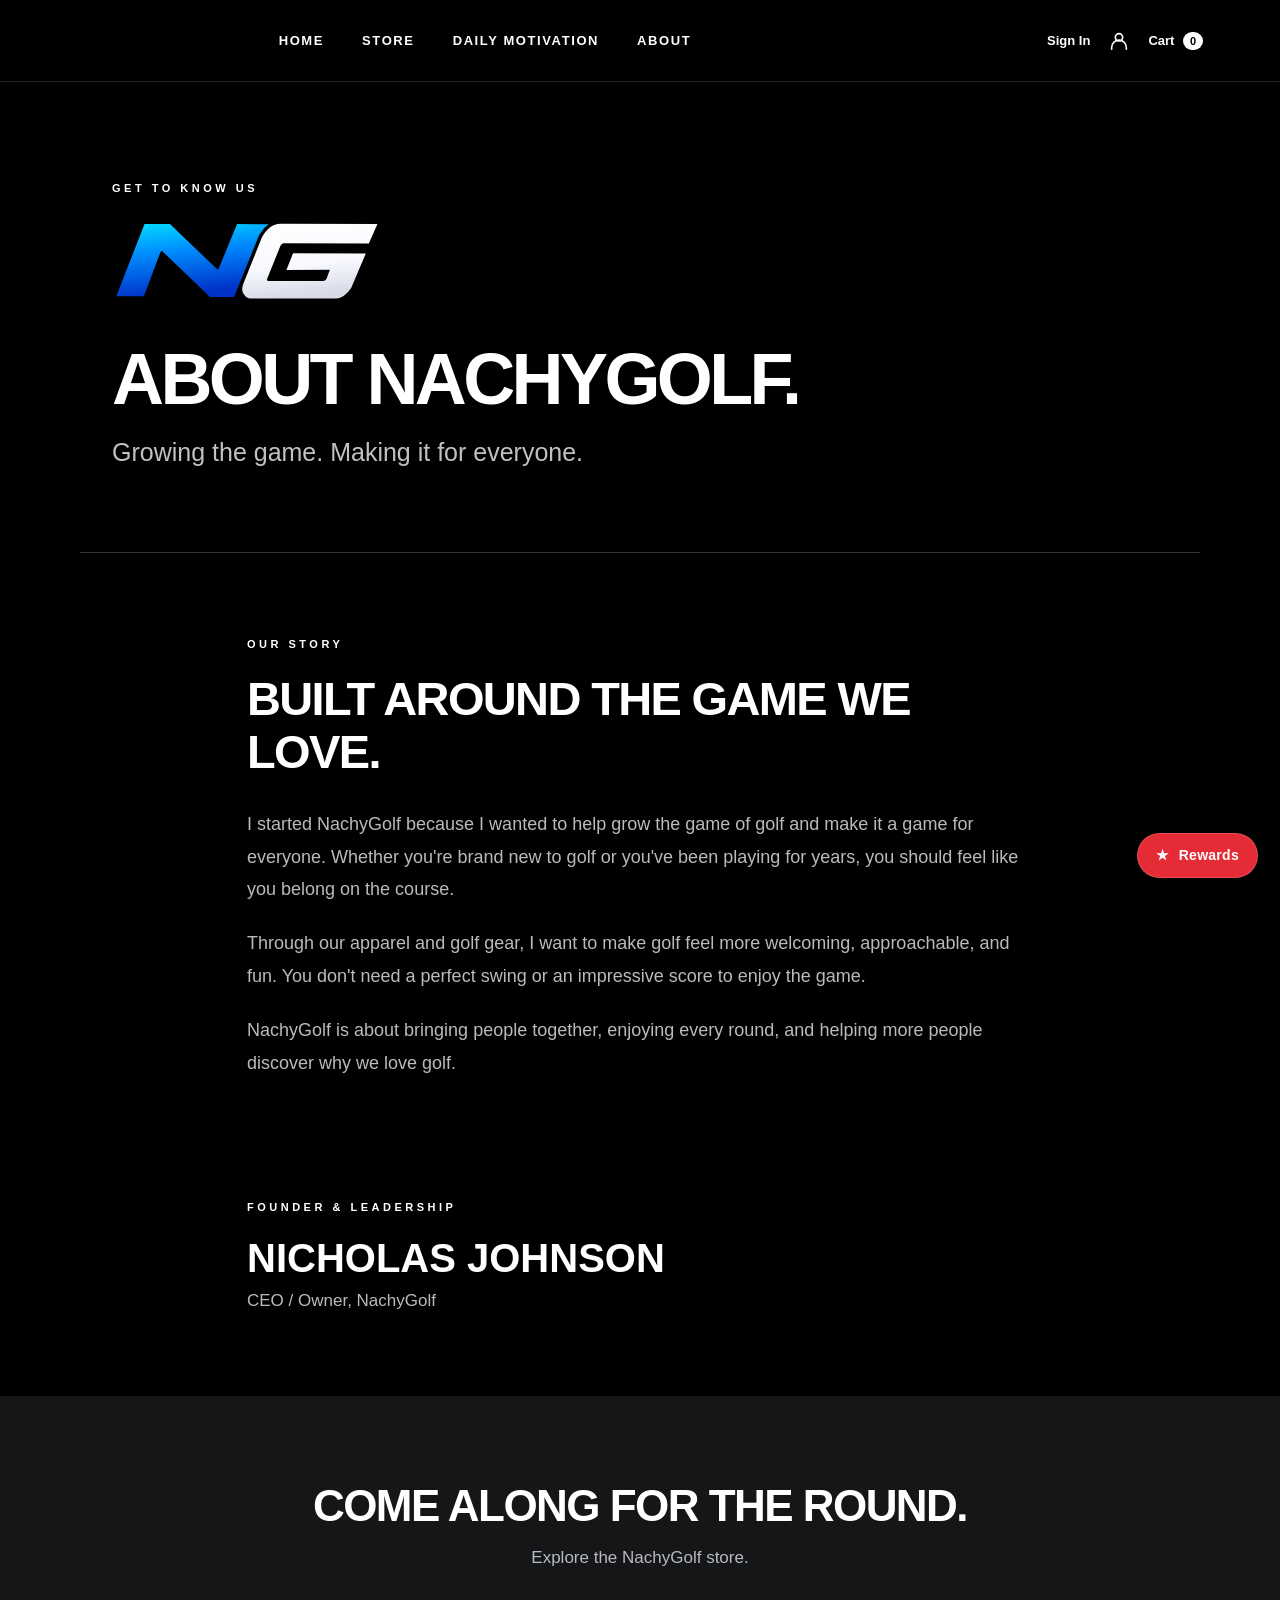
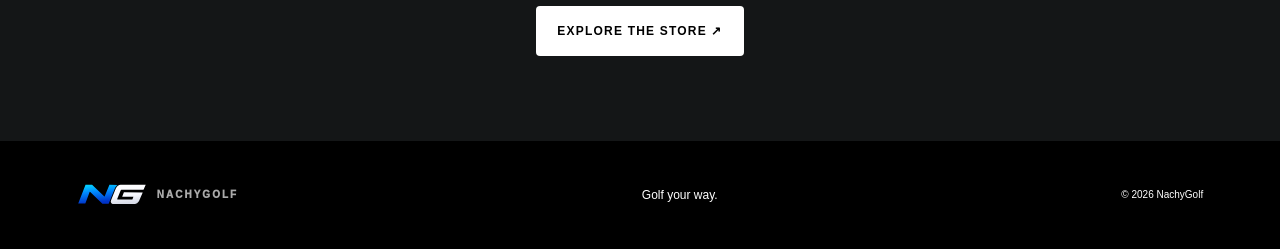
==== commit 19955ab6: "Use shared blue-and-white NG logo throughout about.html" ====
--- a/about.html
+++ b/about.html
@@ -1,7 +1,7 @@
 <!doctype html>
 <html lang="en"><head><meta charset="utf-8"><meta name="viewport" content="width=device-width,initial-scale=1"><title>About Us — NachyGolf</title><meta name="description" content="Get to know NachyGolf — golf content, apparel and a love for the game."><link rel="stylesheet" href="home.css?v=20261011-rewards-fix"></head>
-<body><header class="topbar"><a class="brand" href="index.html" aria-label="NachyGolf home"><span class="brand-name">NACHYGOLF</span></a><button class="menu-toggle" aria-label="Toggle menu" aria-expanded="false">☰</button><nav id="main-nav" aria-label="Main navigation"><a href="index.html">Home</a><a href="https://nachygolf-shop.fourthwall.com">Store</a><a href="verse.html">Daily Motivation</a><a class="active" href="about.html">About</a></nav><div class="header-actions"><a class="header-signin" href="signin.html">Sign In</a><a class="account-icon" href="account.html" aria-label="My Account" title="My Account"><svg aria-hidden="true" width="22" height="22" viewBox="0 0 24 24" fill="none" stroke="currentColor" stroke-width="1.8" stroke-linecap="round" stroke-linejoin="round"><circle cx="12" cy="8" r="4"/><path d="M4 21v-2a8 8 0 0 1 16 0v2"/></svg></a><a class="cart" href="https://nachygolf-shop.fourthwall.com" aria-label="View cart">Cart <span data-cart-count>0</span></a></div></header>
-<main class="about-page"><section class="about-hero"><p class="eyebrow">GET TO KNOW US</p><img class="about-page-logo" src="assets/ng-logo.svg" alt="NachyGolf NG logo"><h1>ABOUT NACHYGOLF.</h1><p class="about-intro">Growing the game. Making it for everyone.</p></section>
+<body><header class="topbar"><a class="brand" href="index.html" aria-label="NachyGolf home"><img class="site-brand-logo" src="assets/ng-logo.svg?v=20261014-blue" alt="NachyGolf NG logo"></a><button class="menu-toggle" aria-label="Toggle menu" aria-expanded="false">☰</button><nav id="main-nav" aria-label="Main navigation"><a href="index.html">Home</a><a href="https://nachygolf-shop.fourthwall.com">Store</a><a href="verse.html">Daily Motivation</a><a class="active" href="about.html">About</a></nav><div class="header-actions"><a class="header-signin" href="signin.html">Sign In</a><a class="account-icon" href="account.html" aria-label="My Account" title="My Account"><svg aria-hidden="true" width="22" height="22" viewBox="0 0 24 24" fill="none" stroke="currentColor" stroke-width="1.8" stroke-linecap="round" stroke-linejoin="round"><circle cx="12" cy="8" r="4"/><path d="M4 21v-2a8 8 0 0 1 16 0v2"/></svg></a><a class="cart" href="https://nachygolf-shop.fourthwall.com" aria-label="View cart">Cart <span data-cart-count>0</span></a></div></header>
+<main class="about-page"><section class="about-hero"><p class="eyebrow">GET TO KNOW US</p><img class="about-page-logo" src="assets/ng-logo.svg?v=20261014-blue" alt="NachyGolf NG logo"><h1>ABOUT NACHYGOLF.</h1><p class="about-intro">Growing the game. Making it for everyone.</p></section>
 <section class="about-story"><p class="eyebrow">OUR STORY</p><h2>BUILT AROUND THE GAME WE LOVE.</h2><p>I started NachyGolf because I wanted to help grow the game of golf and make it a game for everyone. Whether you're brand new to golf or you've been playing for years, you should feel like you belong on the course.</p><p>Through our apparel and golf gear, I want to make golf feel more welcoming, approachable, and fun. You don't need a perfect swing or an impressive score to enjoy the game.</p><p>NachyGolf is about bringing people together, enjoying every round, and helping more people discover why we love golf.</p></section>
 <section class="about-owner" style="max-width:850px;margin:0 auto;padding:0 32px 85px"><p class="eyebrow">FOUNDER &amp; LEADERSHIP</p><h2 style="font-size:clamp(26px,4vw,40px);margin:0 0 10px">NICHOLAS JOHNSON</h2><p style="color:#b8babd;font-size:17px;margin:0">CEO / Owner, NachyGolf</p></section><section class="about-next"><h2>COME ALONG FOR THE ROUND.</h2><p>Explore the NachyGolf store.</p><div class="actions"><a class="btn primary" href="https://nachygolf-shop.fourthwall.com">EXPLORE THE STORE ↗</a></div></section></main>
-<footer><a class="footer-brand" href="index.html"><img class="footer-logo" src="assets/ng-logo.svg" alt="NG"><small>NACHYGOLF</small></a><p>Golf your way.</p><small>© 2026 NachyGolf</small></footer><script src="store.js"></script><script>const t=document.querySelector('.menu-toggle'),n=document.querySelector('#main-nav');t.addEventListener('click',()=>{const open=n.classList.toggle('open');t.setAttribute('aria-expanded',String(open));t.textContent=open?'×':'☰'});n.querySelectorAll('a').forEach(a=>a.addEventListener('click',()=>{n.classList.remove('open');t.setAttribute('aria-expanded','false');t.textContent='☰'}));</script><a class="floating-rewards" href="rewards.html" aria-label="NachyGolf Rewards"><span aria-hidden="true">★</span> Rewards</a></body></html>+<footer><a class="footer-brand" href="index.html"><img class="footer-logo" src="assets/ng-logo.svg?v=20261014-blue" alt="NG"><small>NACHYGOLF</small></a><p>Golf your way.</p><small>© 2026 NachyGolf</small></footer><script src="store.js"></script><script>const t=document.querySelector('.menu-toggle'),n=document.querySelector('#main-nav');t.addEventListener('click',()=>{const open=n.classList.toggle('open');t.setAttribute('aria-expanded',String(open));t.textContent=open?'×':'☰'});n.querySelectorAll('a').forEach(a=>a.addEventListener('click',()=>{n.classList.remove('open');t.setAttribute('aria-expanded','false');t.textContent='☰'}));</script><a class="floating-rewards" href="rewards.html" aria-label="NachyGolf Rewards"><span aria-hidden="true">★</span> Rewards</a></body></html>
--- a/home.css
+++ b/home.css
@@ -49,3 +49,45 @@
 .topbar nav .active{color:var(--golf-gold)}
 .btn.primary:hover,.members-button:hover{background:#c5232d}
 a:focus-visible,button:focus-visible{outline:2px solid var(--golf-green);outline-offset:3px}
+
+/* Fourthwall merchandise collection preview — no outdated Shopify imagery or prices */
+.fw-collection .fw-category .product-image{position:relative;display:flex;align-items:center;justify-content:center;min-height:280px;overflow:hidden;background:radial-gradient(circle at 78% 30%,#214a3a,#101916 60%,#0d1110);border:1px solid #2a4438;transition:border-color .2s,transform .2s}
+.fw-collection .fw-category:nth-child(2) .product-image{background:radial-gradient(circle at 70% 25%,#55452a,#1a1a16 60%,#111311)}
+.fw-collection .fw-category:nth-child(3) .product-image{background:radial-gradient(circle at 80% 20%,#343d36,#141819 60%,#101112)}
+.fw-collection .fw-category:hover .product-image{border-color:#38b78a;transform:translateY(-3px)}
+.fw-category-number{position:absolute;top:20px;left:22px;font-size:10px;letter-spacing:2px;color:#b2c3b9}
+.fw-category-art{display:flex;flex-direction:column;align-items:center;text-align:center;gap:9px}
+.fw-category-label{font-size:11px;font-weight:800;letter-spacing:7px;color:#d6b77b}
+.fw-category-art strong{font-size:clamp(27px,3vw,48px);font-weight:900;letter-spacing:-1px;color:#fff}
+.fw-category-sub{font-size:10px;letter-spacing:2px;color:#93baa6}
+.fw-category-arrow{position:absolute;bottom:16px;right:20px;font-size:23px;color:#d6b77b}
+.fw-collection .product-meta span{color:#d6b77b;font-size:11px;font-weight:800;letter-spacing:1px}
+
+/* Live Fourthwall catalog */
+.fw-live-grid{display:grid;grid-template-columns:repeat(3,minmax(0,1fr));gap:24px;max-width:1250px;margin:0 auto;padding:30px 28px 75px;color:#b5c7bc}
+.fw-live-card{display:block;text-decoration:none;color:#f8f8f6;min-width:0}
+.fw-live-image{height:330px;background:#19231f;border:1px solid #294438;border-radius:8px;display:flex;align-items:center;justify-content:center;overflow:hidden;color:#d6b77b;font-weight:900;letter-spacing:2px}
+.fw-live-image img{width:100%;height:100%;object-fit:contain}
+.fw-live-card:hover .fw-live-image{border-color:#38b78a}
+.fw-live-info{display:flex;justify-content:space-between;gap:15px;padding:13px 2px;font-size:14px;line-height:1.5}
+.fw-live-info span{color:#d6b77b;white-space:nowrap}
+.fw-shop-footer{text-align:center;padding:0 20px 85px}.fw-shop-footer a{display:inline-block;background:#267457;color:white;padding:15px 26px;border-radius:5px;font-weight:800;text-decoration:none}
+@media(max-width:800px){.fw-live-grid{grid-template-columns:repeat(2,minmax(0,1fr));gap:17px}.fw-live-image{height:250px}}
+@media(max-width:480px){.fw-live-grid{grid-template-columns:1fr}.fw-live-image{height:330px}.fw-live-info{font-size:13px}}
+
+/* NachyGolf monochrome redesign — black backgrounds, white typography */
+:root{--bg:#000;--panel:#080808;--red:#fff;--golf-green:#fff;--golf-gold:#fff;--white:#fff;--muted:#c6c6c6}
+html,body{background:#000!important;color:#fff!important}
+.topbar,.nav,.nav.light-nav,.simple-shop .nav.light-nav,header,footer,.simple-shop footer,.hero,.about,.featured,.simple-store,.shop-title,.simple-shop .shop-title,.section,.video-section,.lifestyle-band{background:#000!important;color:#fff!important;background-image:none!important}
+.hero:after,.hero-line{display:none!important}
+.eyebrow,.topbar nav .active,.topbar nav a:hover,.nav nav a:hover,.simple-shop .eyebrow,.simple-shop .nav nav a.selected,.simple-shop .nav nav a:hover{color:#fff!important}
+.brand,.brand span,.brand-name,.header-actions a,.section-heading a,.footer-brand,.simple-shop .brand{color:#fff!important}
+.primary,.btn.primary,.fw-shop-footer a,.members-button{background:#fff!important;color:#000!important;border-color:#fff!important}
+.fw-live-grid{color:#fff!important}
+.fw-live-card,.fw-live-info,.fw-live-info span{color:#fff!important}
+.fw-live-image,.product-image,.simple-shop .photo-wrap{background:#090909!important;background-image:none!important;border:1px solid #303030!important;color:#fff!important}
+.fw-live-card:hover .fw-live-image{border-color:#fff!important}
+.cart,.simple-shop .cart{color:#fff!important;border-color:#555!important;background:#000!important}
+.cart span,.cart b{background:#fff!important;color:#000!important}
+footer,.topbar,.nav,.simple-shop .nav.light-nav,.about{border-color:#262626!important}
+button:focus-visible,a:focus-visible{outline:2px solid #fff!important;outline-offset:3px}
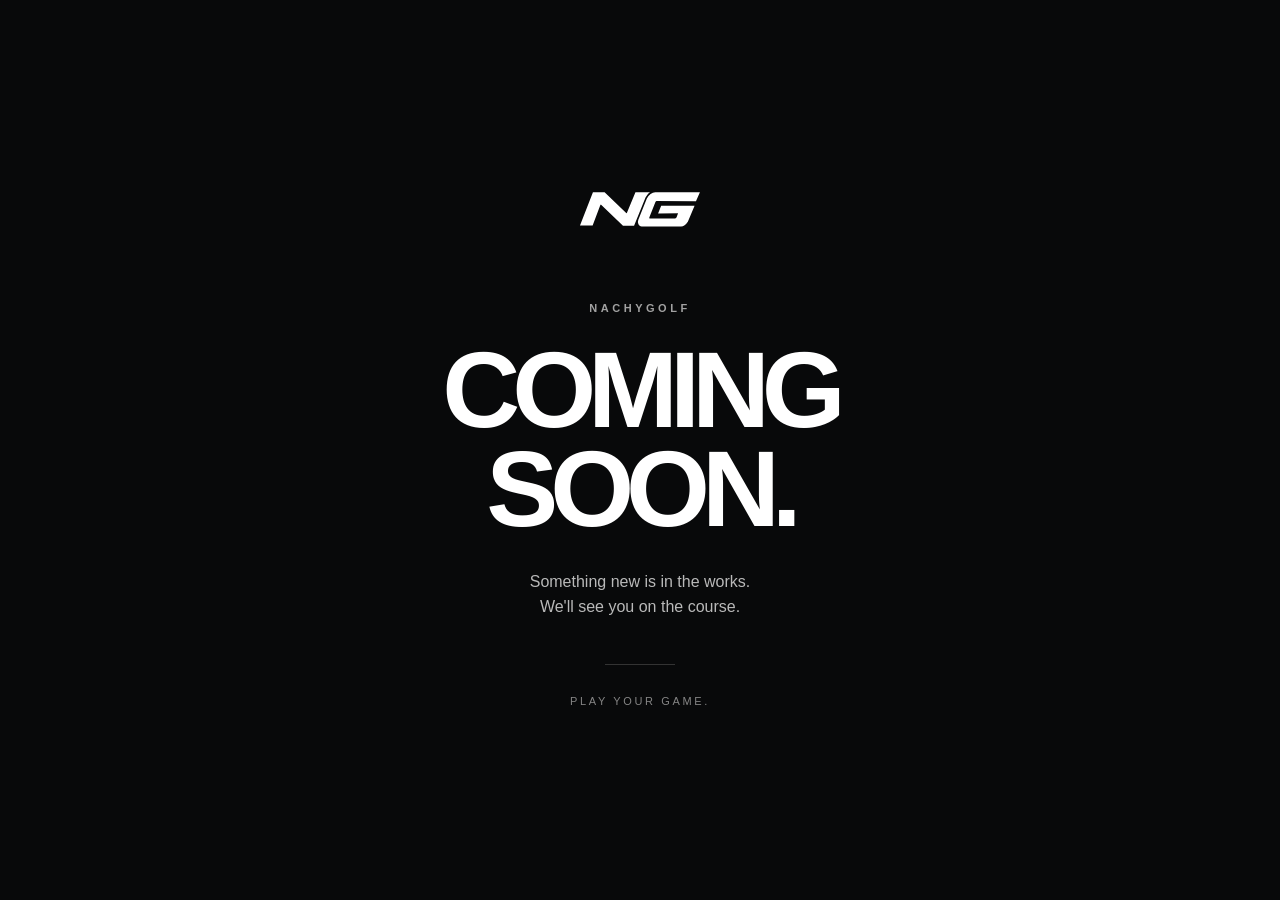
==== commit 07617c5c: "Temporarily display NachyGolf coming soon page on about.html" ====
--- a/about.html
+++ b/about.html
@@ -1,7 +1,11 @@
 <!doctype html>
-<html lang="en"><head><meta charset="utf-8"><meta name="viewport" content="width=device-width,initial-scale=1"><title>About Us — NachyGolf</title><meta name="description" content="Get to know NachyGolf — golf content, apparel and a love for the game."><link rel="stylesheet" href="home.css?v=20261011-rewards-fix"></head>
-<body><header class="topbar"><a class="brand" href="index.html" aria-label="NachyGolf home"><img class="site-brand-logo" src="assets/ng-logo.svg?v=20261014-blue" alt="NachyGolf NG logo"></a><button class="menu-toggle" aria-label="Toggle menu" aria-expanded="false">☰</button><nav id="main-nav" aria-label="Main navigation"><a href="index.html">Home</a><a href="https://nachygolf-shop.fourthwall.com">Store</a><a href="verse.html">Daily Motivation</a><a class="active" href="about.html">About</a></nav><div class="header-actions"><a class="header-signin" href="signin.html">Sign In</a><a class="account-icon" href="account.html" aria-label="My Account" title="My Account"><svg aria-hidden="true" width="22" height="22" viewBox="0 0 24 24" fill="none" stroke="currentColor" stroke-width="1.8" stroke-linecap="round" stroke-linejoin="round"><circle cx="12" cy="8" r="4"/><path d="M4 21v-2a8 8 0 0 1 16 0v2"/></svg></a><a class="cart" href="https://nachygolf-shop.fourthwall.com" aria-label="View cart">Cart <span data-cart-count>0</span></a></div></header>
-<main class="about-page"><section class="about-hero"><p class="eyebrow">GET TO KNOW US</p><img class="about-page-logo" src="assets/ng-logo.svg?v=20261014-blue" alt="NachyGolf NG logo"><h1>ABOUT NACHYGOLF.</h1><p class="about-intro">Growing the game. Making it for everyone.</p></section>
-<section class="about-story"><p class="eyebrow">OUR STORY</p><h2>BUILT AROUND THE GAME WE LOVE.</h2><p>I started NachyGolf because I wanted to help grow the game of golf and make it a game for everyone. Whether you're brand new to golf or you've been playing for years, you should feel like you belong on the course.</p><p>Through our apparel and golf gear, I want to make golf feel more welcoming, approachable, and fun. You don't need a perfect swing or an impressive score to enjoy the game.</p><p>NachyGolf is about bringing people together, enjoying every round, and helping more people discover why we love golf.</p></section>
-<section class="about-owner" style="max-width:850px;margin:0 auto;padding:0 32px 85px"><p class="eyebrow">FOUNDER &amp; LEADERSHIP</p><h2 style="font-size:clamp(26px,4vw,40px);margin:0 0 10px">NICHOLAS JOHNSON</h2><p style="color:#b8babd;font-size:17px;margin:0">CEO / Owner, NachyGolf</p></section><section class="about-next"><h2>COME ALONG FOR THE ROUND.</h2><p>Explore the NachyGolf store.</p><div class="actions"><a class="btn primary" href="https://nachygolf-shop.fourthwall.com">EXPLORE THE STORE ↗</a></div></section></main>
-<footer><a class="footer-brand" href="index.html"><img class="footer-logo" src="assets/ng-logo.svg?v=20261014-blue" alt="NG"><small>NACHYGOLF</small></a><p>Golf your way.</p><small>© 2026 NachyGolf</small></footer><script src="store.js"></script><script>const t=document.querySelector('.menu-toggle'),n=document.querySelector('#main-nav');t.addEventListener('click',()=>{const open=n.classList.toggle('open');t.setAttribute('aria-expanded',String(open));t.textContent=open?'×':'☰'});n.querySelectorAll('a').forEach(a=>a.addEventListener('click',()=>{n.classList.remove('open');t.setAttribute('aria-expanded','false');t.textContent='☰'}));</script><a class="floating-rewards" href="rewards.html" aria-label="NachyGolf Rewards"><span aria-hidden="true">★</span> Rewards</a></body></html>+<html lang="en">
+<head>
+<meta charset="utf-8"><meta name="viewport" content="width=device-width,initial-scale=1">
+<meta name="robots" content="noindex,nofollow,noarchive">
+<title>Coming Soon | NachyGolf</title>
+<meta name="description" content="NachyGolf is working on something new. Coming soon.">
+<style>
+*{box-sizing:border-box}html,body{margin:0;min-height:100%;background:#08090a;color:#fff}body{font-family:Arial,Helvetica,sans-serif;min-height:100svh;display:grid;place-items:center;padding:28px}.wrap{text-align:center;width:min(100%,640px)}.logo{display:block;width:124px;max-width:40%;margin:0 auto 70px;filter:grayscale(1) brightness(0) invert(1)}.eyebrow{font-size:11px;letter-spacing:.32em;font-weight:700;color:#a2a2a2;margin:0 0 22px}h1{font-size:clamp(54px,12vw,108px);line-height:.92;letter-spacing:-.075em;margin:0 0 30px;font-weight:900}p{font-size:16px;line-height:1.6;color:#b9b9b9;margin:0}.line{height:1px;background:#333;width:70px;margin:44px auto 28px}.footer{font-size:11px;letter-spacing:.24em;color:#858585}@media(max-width:520px){.logo{margin-bottom:62px}h1{font-size:clamp(48px,15vw,76px)}}
+</style></head>
+<body><main class="wrap"><img class="logo" src="/assets/ng-logo.svg" alt="NG"><p class="eyebrow">NACHYGOLF</p><h1>COMING<br>SOON.</h1><p>Something new is in the works.<br>We'll see you on the course.</p><div class="line"></div><p class="footer">PLAY YOUR GAME.</p></main></body></html>
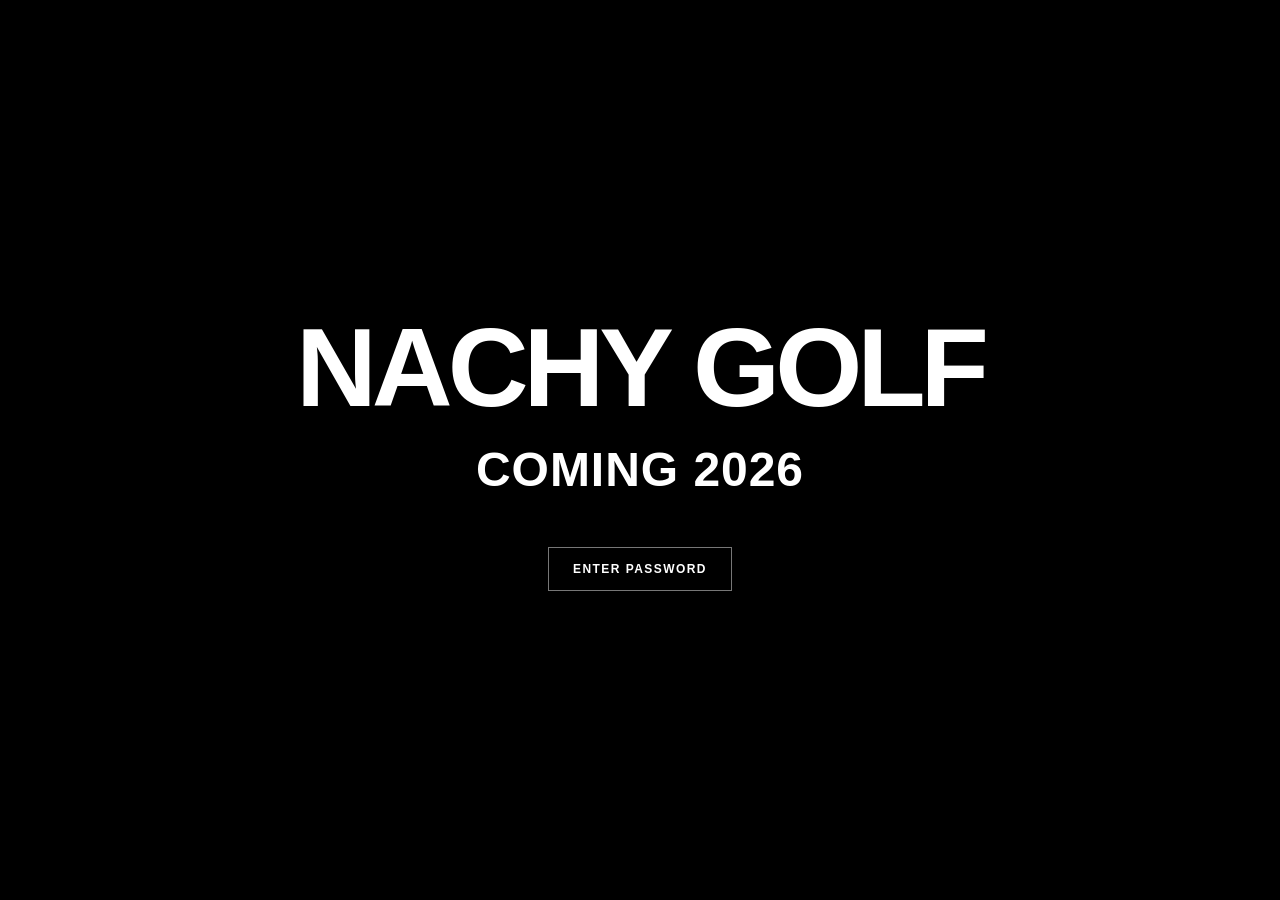
==== commit c7608087: "Replace About placeholder with founder story" ====
--- a/about.html
+++ b/about.html
@@ -1,11 +1 @@
-<!doctype html>
-<html lang="en">
-<head>
-<meta charset="utf-8"><meta name="viewport" content="width=device-width,initial-scale=1">
-<meta name="robots" content="noindex,nofollow,noarchive">
-<title>Coming Soon | NachyGolf</title>
-<meta name="description" content="NachyGolf is working on something new. Coming soon.">
-<style>
-*{box-sizing:border-box}html,body{margin:0;min-height:100%;background:#08090a;color:#fff}body{font-family:Arial,Helvetica,sans-serif;min-height:100svh;display:grid;place-items:center;padding:28px}.wrap{text-align:center;width:min(100%,640px)}.logo{display:block;width:124px;max-width:40%;margin:0 auto 70px;filter:grayscale(1) brightness(0) invert(1)}.eyebrow{font-size:11px;letter-spacing:.32em;font-weight:700;color:#a2a2a2;margin:0 0 22px}h1{font-size:clamp(54px,12vw,108px);line-height:.92;letter-spacing:-.075em;margin:0 0 30px;font-weight:900}p{font-size:16px;line-height:1.6;color:#b9b9b9;margin:0}.line{height:1px;background:#333;width:70px;margin:44px auto 28px}.footer{font-size:11px;letter-spacing:.24em;color:#858585}@media(max-width:520px){.logo{margin-bottom:62px}h1{font-size:clamp(48px,15vw,76px)}}
-</style></head>
-<body><main class="wrap"><img class="logo" src="/assets/ng-logo.svg" alt="NG"><p class="eyebrow">NACHYGOLF</p><h1>COMING<br>SOON.</h1><p>Something new is in the works.<br>We'll see you on the course.</p><div class="line"></div><p class="footer">PLAY YOUR GAME.</p></main></body></html>+<!doctype html><html lang="en"><head><meta name="robots" content="noindex,nofollow,noarchive"><script>if(sessionStorage.getItem("ng-preview")!=="yes")location.replace("index.html");</script><meta charset="utf-8"><meta name="viewport" content="width=device-width,initial-scale=1"><title>Our Story | NachyGolf</title><link rel="stylesheet" href="premium.css?v=20261021-story"></head><body><header><a class="brand" href="preview.html">NACHY<span>GOLF</span></a><nav><a href="preview.html">HOME</a><a href="shop.html">SHOP</a><a href="about.html">OUR STORY</a></nav></header><main><section class="about-hero"><div class="eyebrow">THE STORY BEHIND NACHYGOLF</div><h1>GOLF IS FOR<br>EVERYONE.</h1><p>More than a game. More than a brand.</p></section><section class="about-layout"><div class="about-mark"><img src="assets/nachygolf-ng-transparent.png" alt="NachyGolf NG logo"></div><div class="about-copy"><div class="eyebrow">A NOTE FROM THE FOUNDER</div><h2>JUST A GOLFER<br>WITH AN IDEA.</h2><p>I started NachyGolf because I believe golf is for everyone. It doesn't matter how good you are, how long you've played, or what your scorecard says. Everyone deserves to enjoy the game.</p><p>Golf has taught me lessons that go far beyond the course—patience, perseverance, and the importance of enjoying the journey. Those are lessons we can carry into everyday life.</p><p>I've also always loved designing and creating. NachyGolf gives me the opportunity to combine that passion with my love for golf and make something I can share with others.</p><p>My hope is simple: that people enjoy my designs, feel comfortable being themselves, and remember that golf belongs to all of us.</p><strong>THE GAME IS YOURS.</strong><a class="btn dark" href="shop.html">EXPLORE THE COLLECTION →</a></div></section></main><footer><strong>NACHYGOLF © 2026</strong><span>THE GAME IS YOURS.</span><span>MADE FOR EVERYONE WHO LOVES THE GAME.</span></footer></body></html>
--- a/premium.css
+++ b/premium.css
@@ -0,0 +1,21 @@
+:root{--ink:#141713;--cream:#f4f2ec;--green:#273b2d;--line:#d9d9d2}*{box-sizing:border-box}html{scroll-behavior:smooth}body{margin:0;color:var(--ink);background:var(--cream);font-family:Arial,Helvetica,sans-serif}a{color:inherit;text-decoration:none}header{height:82px;display:flex;align-items:center;justify-content:space-between;padding:0 5%;border-bottom:1px solid var(--line);background:#f9f8f4}.brand{font-weight:900;font-size:23px;letter-spacing:-1.5px}.brand span{color:#507b50}nav{display:flex;gap:32px;font-size:12px;letter-spacing:.15em;font-weight:700}nav a:hover{text-decoration:underline}.hero{min-height:660px;background:linear-gradient(100deg,rgba(13,24,16,.9),rgba(13,24,16,.23)),url('https://images.unsplash.com/photo-1535131749006-b7f58c99034b?auto=format&fit=crop&w=2000&q=85') center/cover;display:flex;align-items:center;padding:8% 7%;color:white}.hero-content{max-width:760px}.eyebrow{font-size:12px;letter-spacing:.3em;font-weight:700}.hero h1{font-size:clamp(64px,10vw,148px);line-height:.88;letter-spacing:-.075em;margin:25px 0}.hero p{font-size:18px;color:#e5e8e2;line-height:1.6;max-width:430px}.btn{display:inline-block;background:#f4f2ec;color:#182118;padding:17px 29px;font-size:12px;letter-spacing:.12em;font-weight:800;margin-top:28px}.btn.dark{background:#243a2b;color:white}.section{padding:92px 7%}.section-heading{display:flex;align-items:end;justify-content:space-between;gap:24px;margin-bottom:32px}.section h2{font-size:clamp(36px,5vw,65px);letter-spacing:-.055em;margin:12px 0}.section-heading a{font-size:12px;font-weight:800;letter-spacing:.12em;border-bottom:1px solid;padding-bottom:7px}.categories{display:grid;grid-template-columns:repeat(3,1fr);gap:20px}.tile{min-height:410px;background:#dedfd7;position:relative;overflow:hidden}.tile img{width:100%;height:410px;object-fit:cover;filter:grayscale(.18)}.tile span{position:absolute;bottom:20px;left:22px;background:#f4f2ec;padding:14px 18px;font-size:14px;font-weight:800;letter-spacing:.08em}.story{background:#203428;color:white;display:grid;grid-template-columns:1fr 1fr;min-height:480px}.story-image{background:url('https://images.unsplash.com/photo-1519681393784-d120267933ba?auto=format&fit=crop&w=1200&q=85') center/cover}.story-content{padding:85px 12%;display:flex;flex-direction:column;justify-content:center}.story h2{font-size:clamp(42px,5vw,76px);line-height:.98;letter-spacing:-.06em;margin:18px 0}.story p{color:#cbd8ce;line-height:1.8}.story a{font-weight:800;letter-spacing:.15em;font-size:12px;margin-top:25px}footer{padding:45px 7%;display:flex;justify-content:space-between;gap:24px;font-size:12px;letter-spacing:.08em;border-top:1px solid var(--line)}.shop-hero{padding:100px 7% 55px}.shop-hero h1{font-size:clamp(55px,9vw,110px);letter-spacing:-.075em;margin:15px 0}.products{display:grid;grid-template-columns:repeat(3,1fr);gap:24px}.product{background:white;padding:18px}.product img{width:100%;aspect-ratio:1;object-fit:cover;background:#eee}.product h3{font-size:16px;margin:15px 0 6px}.product p{font-size:13px;color:#555}.notice{padding:24px;background:#e4e9e1;margin:30px 0;font-size:14px;line-height:1.6}@media(max-width:760px){header{height:72px;padding:0 5%}.brand{font-size:20px}nav{gap:16px;font-size:10px}.hero{min-height:600px}.categories,.products{grid-template-columns:1fr}.tile,.tile img{height:340px;min-height:340px}.story{grid-template-columns:1fr}.story-image{min-height:250px}.story-content{padding:60px 7%}footer{flex-direction:column}}
+/* Live Fourthwall collection, styled for the premium storefront */
+.fw-live-grid{display:grid;grid-template-columns:repeat(4,minmax(0,1fr));gap:22px;align-items:start}.fw-live-card{display:block;min-width:0;background:#fff;transition:transform .2s ease,box-shadow .2s ease}.fw-live-card:hover{transform:translateY(-4px);box-shadow:0 12px 28px #1112}.fw-live-image{aspect-ratio:1/1;display:flex;align-items:center;justify-content:center;overflow:hidden;background:#e8e9e3;color:#263c2d;text-align:center;font-size:14px;font-weight:800;padding:10px}.fw-live-image img{display:block;width:100%;height:100%;object-fit:contain;mix-blend-mode:multiply}.fw-live-info{padding:18px 17px 20px;display:flex;flex-direction:column;gap:9px}.fw-live-info strong{font-size:14px;line-height:1.4;font-weight:700}.fw-live-info span{font-size:13px;color:#59645b}.fw-live-card:focus-visible{outline:3px solid #527553;outline-offset:3px}@media(max-width:1000px){.fw-live-grid{grid-template-columns:repeat(3,minmax(0,1fr))}}@media(max-width:650px){.fw-live-grid{grid-template-columns:repeat(2,minmax(0,1fr));gap:12px}.fw-live-info{padding:12px}.fw-live-info strong{font-size:12px}.fw-live-info span{font-size:12px}}
+/* Compact four-across merchandise layout */
+.fw-live-grid{grid-template-columns:repeat(4,minmax(0,1fr));gap:16px}.fw-live-card{border:1px solid #e4e5df}.fw-live-image{aspect-ratio:1/1;padding:14px}.fw-live-image img{max-width:100%;max-height:100%;object-fit:contain}.fw-live-info{padding:12px 13px 15px;gap:5px}.fw-live-info strong{font-size:13px}.fw-live-info span{font-size:13px;font-weight:700;color:#263c2d}@media(min-width:651px) and (max-width:1000px){.fw-live-grid{grid-template-columns:repeat(4,minmax(0,1fr));gap:10px}.fw-live-info{padding:10px}.fw-live-info strong,.fw-live-info span{font-size:12px}}@media(max-width:650px){.fw-live-grid{grid-template-columns:repeat(2,minmax(0,1fr));gap:10px}.fw-live-image{padding:8px}}
+
+/* Homepage hero uses a restrained brand-color backdrop, not unrelated stock merchandise. */
+.hero{min-height:440px;background:linear-gradient(120deg,#14261b 0%,#263e2d 62%,#455944 100%)}.hero h1{font-size:clamp(62px,9vw,116px)}.story-image{background:linear-gradient(135deg,#334f3a,#14271c);position:relative}.story-image:after{content:"NG";position:absolute;inset:0;display:grid;place-items:center;color:#e7eee7;font-weight:900;font-size:clamp(90px,14vw,190px);letter-spacing:-.09em;opacity:.55}@media(max-width:760px){.hero{min-height:420px}}
+
+/* User-provided golf course photograph for homepage hero */
+.hero{background-image:linear-gradient(90deg,rgba(10,25,17,.65) 0%,rgba(10,25,17,.25) 53%,rgba(10,25,17,.04) 100%),url("assets/Sunlit%20Golf%20Course%20Under%20Vast%20Blue%20Skies.png");background-position:center center;background-size:cover;background-repeat:no-repeat}.hero h1,.hero p,.hero .eyebrow{text-shadow:0 2px 16px rgba(0,0,0,.35)}@media(max-width:760px){.hero{background-position:48% center;background-image:linear-gradient(90deg,rgba(10,25,17,.69),rgba(10,25,17,.18)),url("assets/Sunlit%20Golf%20Course%20Under%20Vast%20Blue%20Skies.png")}}
+
+/* NachyGolf 2026 brand kit refresh — forest #273B2D, deep #14291E, cream #F4F2EC, ink #141713 */
+:root{--ink:#141713;--cream:#F4F2EC;--green:#273B2D;--deep:#14291E;--line:#d7d9d1}body{background:var(--cream);color:var(--ink)}header{background:var(--cream);border-color:#d7d9d1}.brand{letter-spacing:-.065em}.brand span{color:var(--green)}nav a:hover{color:var(--green)}.hero{min-height:580px;background-image:linear-gradient(90deg,rgba(9,28,17,.78) 0%,rgba(9,28,17,.43) 55%,rgba(9,28,17,.12) 100%),url("assets/Sunlit%20Golf%20Course%20Under%20Vast%20Blue%20Skies.png");background-position:center center;background-size:cover}.hero-content{max-width:850px}.hero h1{font-family:Arial,Helvetica,sans-serif;font-weight:900;font-size:clamp(57px,8.6vw,119px);letter-spacing:-.07em;line-height:.94}.hero p{max-width:540px;font-size:18px}.eyebrow{letter-spacing:.22em}.btn{background:var(--cream);color:var(--deep);transition:background .2s,color .2s}.btn:hover{background:white}.section{background:var(--cream)}.section-heading h2{color:var(--deep)}.fw-live-card{background:#fff;border-color:#d7d9d1}.fw-live-image{background:#edece5}.fw-live-info span{color:var(--green)}.story{background:var(--deep)}.story-content{background:var(--deep)}.story h2{color:var(--cream)}.story p{color:#e1e8df}.story-image{background:var(--green);display:grid;place-items:center}.story-image:after{content:"NG";font-family:Arial,Helvetica,sans-serif;color:var(--cream);opacity:.95;font-size:clamp(95px,16vw,220px);font-weight:900;letter-spacing:-.09em}footer{background:var(--cream);color:var(--deep)}.shop-hero{background:var(--deep);color:var(--cream)}.shop-hero h1{max-width:1100px}.shop-hero p{color:#e1e8df}@media(max-width:760px){.hero{min-height:540px;background-position:50% center;background-image:linear-gradient(90deg,rgba(9,28,17,.8),rgba(9,28,17,.3)),url("assets/Sunlit%20Golf%20Course%20Under%20Vast%20Blue%20Skies.png")}.hero h1{font-size:clamp(48px,11vw,78px)}.hero p{font-size:16px}.section{padding:65px 6%}}
+
+/* Display the uploaded white NG mark in the homepage philosophy panel. */
+.story-image:after{content:"";background:url("assets/nachygolf-ng-transparent.png") center / contain no-repeat;width:min(72%,440px);height:60%;inset:auto;position:relative;opacity:1;letter-spacing:normal}
+
+/* Final override: prevent legacy NG text pseudo-element from rendering. */
+.story-image::after{content:none!important;display:none!important}
+.story-image>img{display:block;max-width:440px;width:72%;height:auto;object-fit:contain}
